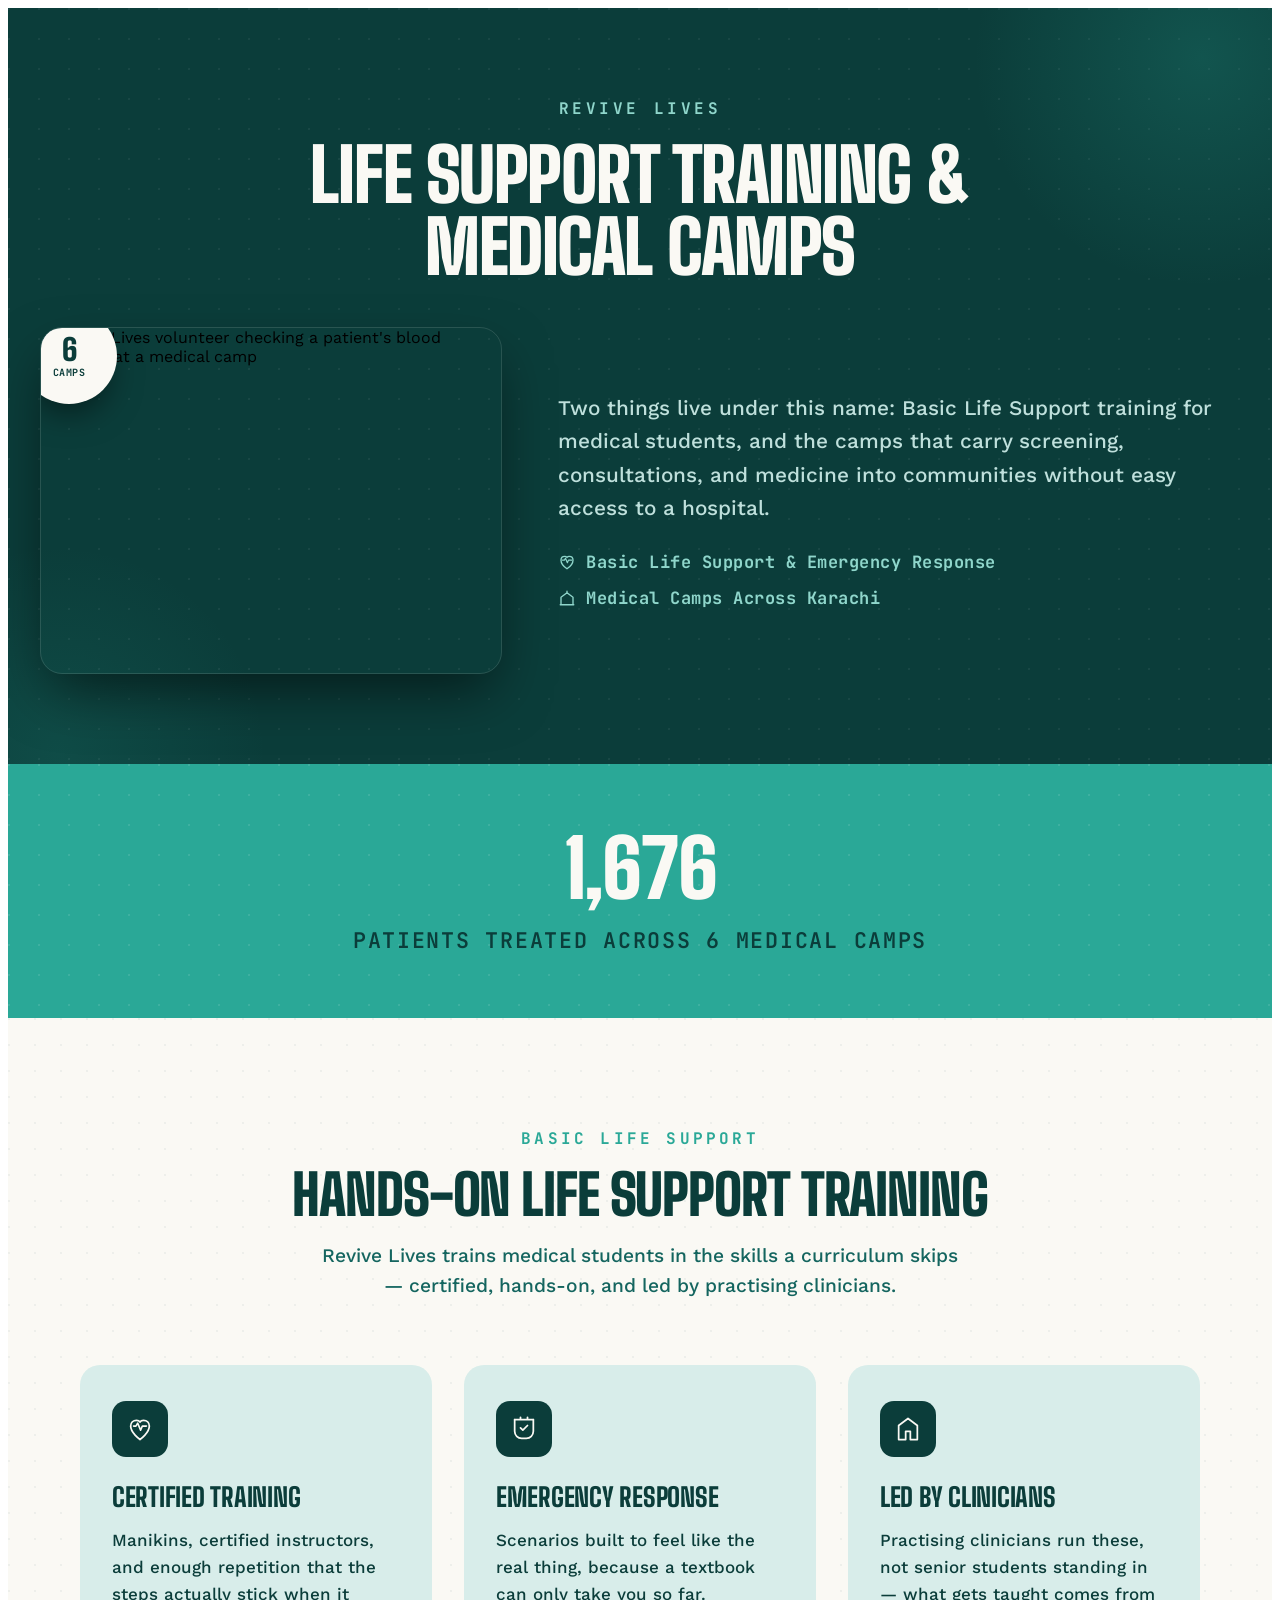
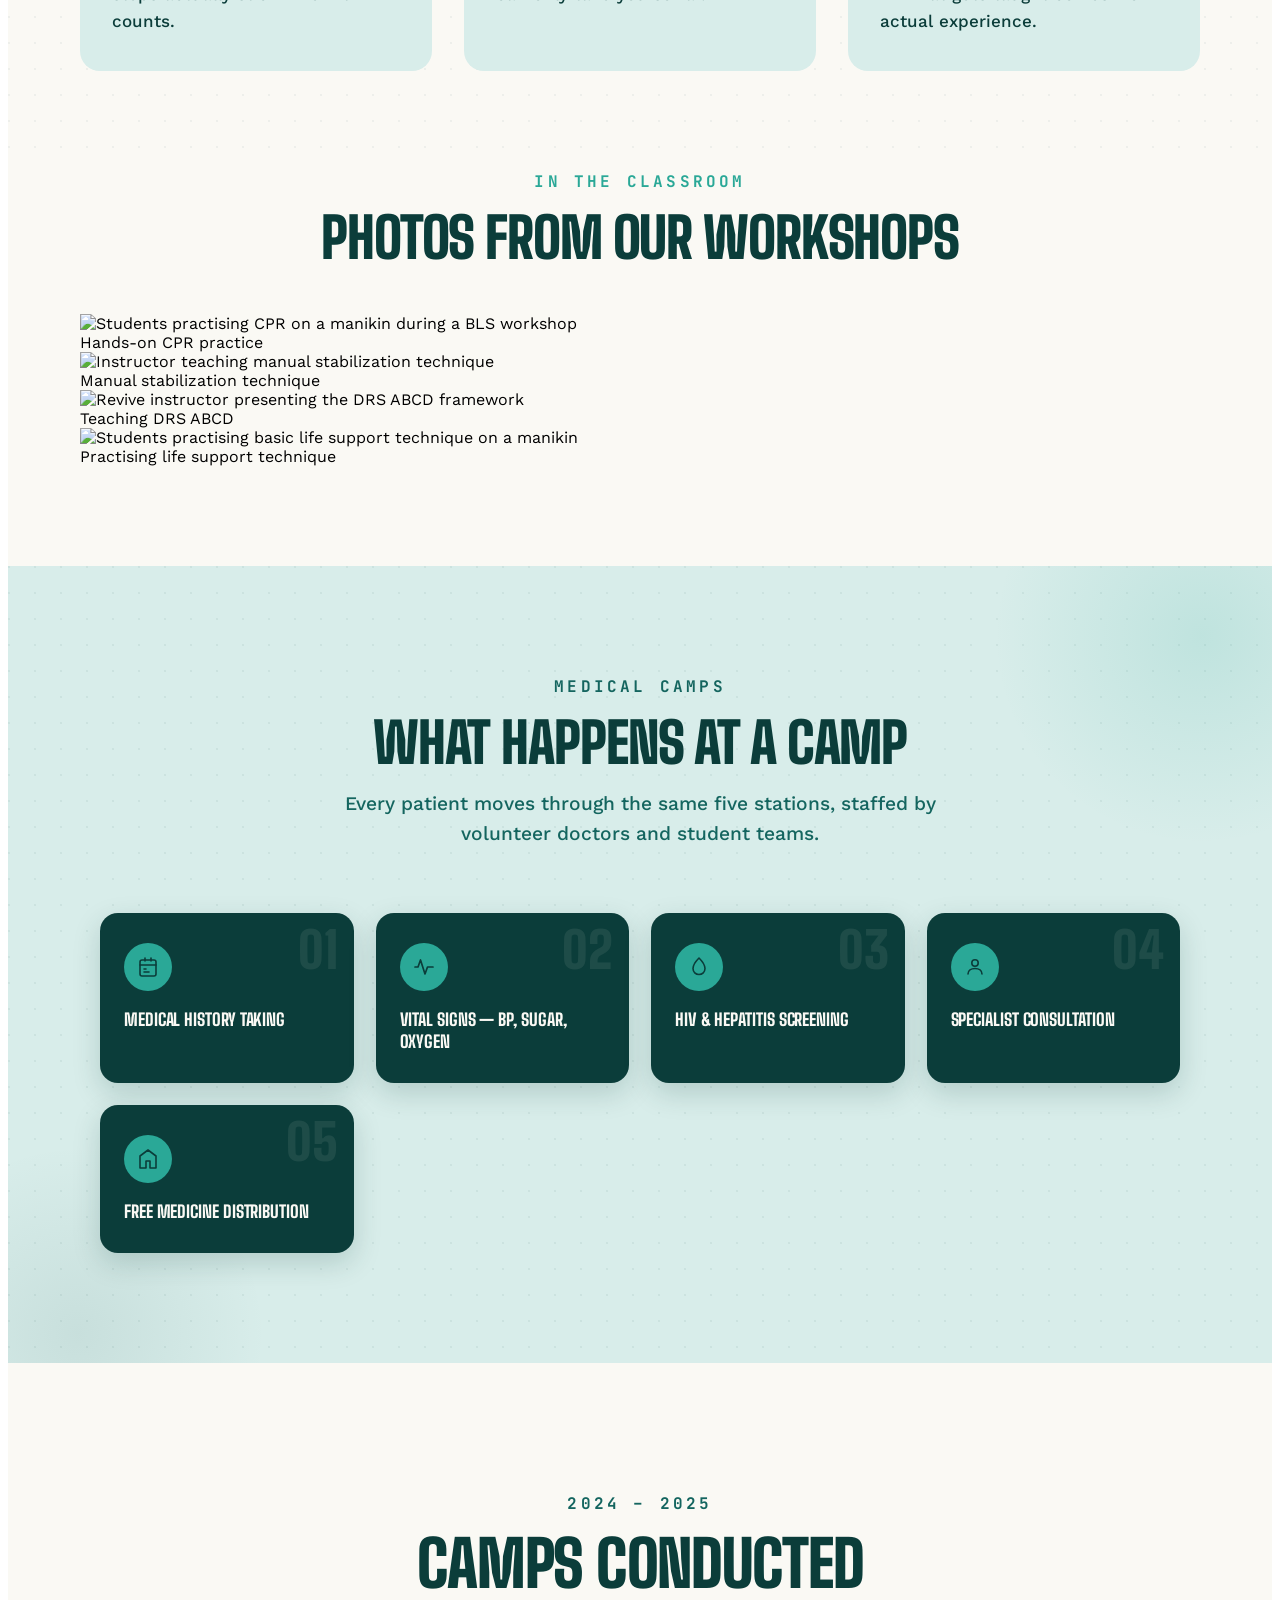
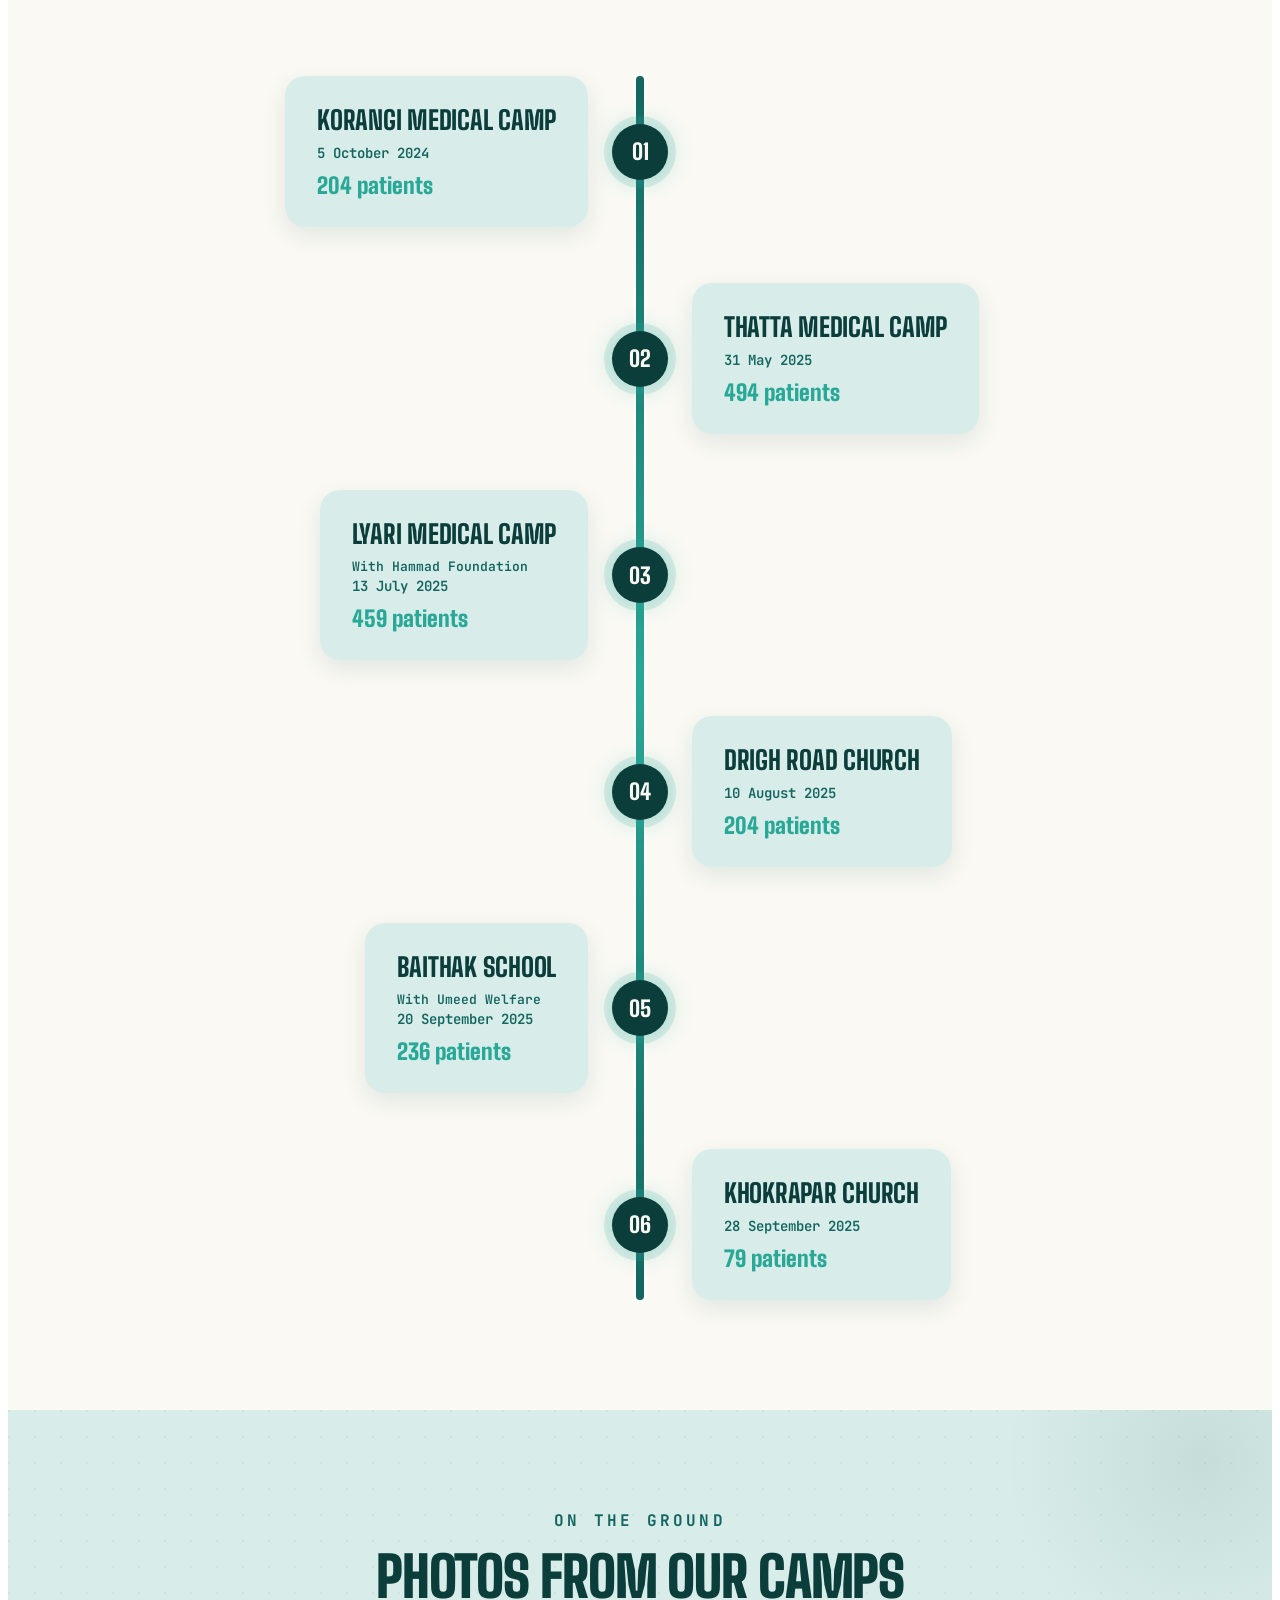
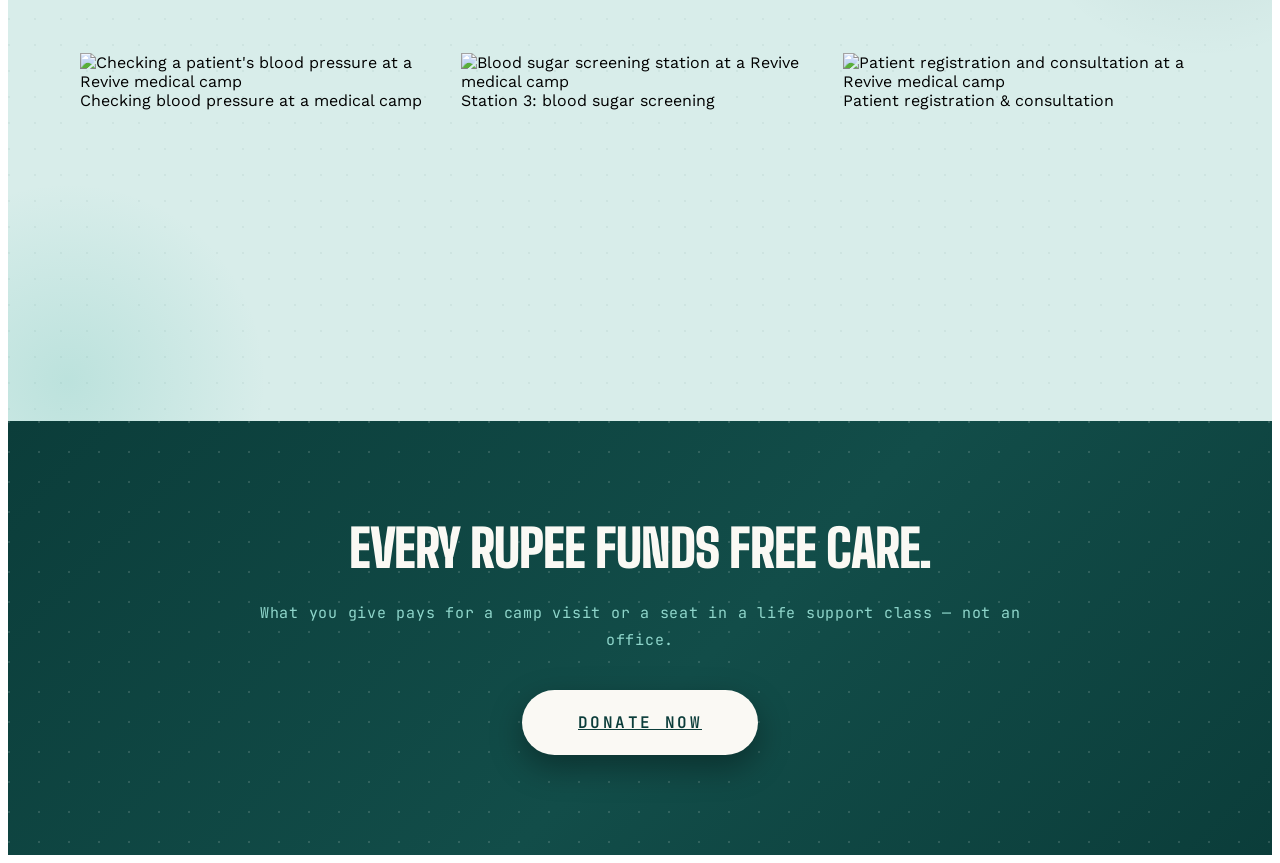
==== Revive website/lives/index.html @ f6b84382 "Add files via upload" ====
<!DOCTYPE html>
<html lang="en">
<head>
<meta charset="UTF-8">
<meta name="viewport" content="width=device-width, initial-scale=1.0">
<title>Revive Lives — Revive Organisation</title>
<meta name="description" content="Revive Lives trains medical students in certified Basic Life Support and runs medical camps that bring free screening, consultation and medicine directly to underserved communities in Karachi.">
<link rel="preconnect" href="https://fonts.googleapis.com">
<link rel="preconnect" href="https://fonts.gstatic.com" crossorigin>
<link href="https://fonts.googleapis.com/css2?family=Big+Shoulders:wght@600;700;800;900&family=Work+Sans:wght@400;500;600;700&family=JetBrains+Mono:wght@400;500;600&display=swap" rel="stylesheet">
<link rel="stylesheet" href="/css/style.css">
</head>
<body>

<div data-include="announcement"></div>
<div data-include="nav"></div>

<div style="width:100%; font-family:'Work Sans',sans-serif; overflow-x:hidden;">

  <!-- HERO -->
  <section class="pg-section" style="width:100%; background:#0B3D3A; padding-top:90px; padding-bottom:90px; box-sizing:border-box; position:relative; overflow:hidden;">
    <div style="position:absolute; inset:0; background-image:radial-gradient(circle at 1px 1px, rgba(250,249,244,0.06) 1.5px, transparent 0); background-size:30px 30px; pointer-events:none;"></div>
    <div style="position:absolute; top:-180px; right:-160px; width:460px; height:460px; border-radius:50%; background:radial-gradient(circle, rgba(42,168,151,0.22) 0%, rgba(42,168,151,0) 70%); pointer-events:none;"></div>
    <div style="position:absolute; bottom:-200px; left:-160px; width:420px; height:420px; border-radius:50%; background:radial-gradient(circle, rgba(42,168,151,0.14) 0%, rgba(42,168,151,0) 70%); pointer-events:none;"></div>

    <div style="max-width:1200px; margin:0 auto; position:relative; z-index:1;">
      <div data-reveal style="font-family:'JetBrains Mono',monospace; font-weight:700; color:#8fd6cb; font-size:16px; letter-spacing:0.22em; text-transform:uppercase; margin-bottom:20px; text-align:center;">Revive Lives</div>
      <h1 data-reveal style="font-family:'Big Shoulders',sans-serif; font-weight:900; color:#FAF9F4; font-size:clamp(2.2rem,6.2vw,4.6rem); line-height:0.98; letter-spacing:-0.02em; text-transform:uppercase; margin:0 auto 44px; max-width:900px; text-align:center;">Life Support Training &amp; Medical Camps</h1>
      <div style="display:flex; align-items:center; gap:56px; flex-wrap:wrap;">
        <div data-reveal style="flex:1; min-width:260px; max-width:460px; aspect-ratio:4/3; border-radius:22px; overflow:hidden; flex-shrink:0; position:relative; box-shadow:0 24px 56px -10px rgba(0,0,0,0.55); border:1px solid rgba(250,249,244,0.12);">
          <img src="/images/lives/lives-1.png" alt="Revive Lives volunteer checking a patient's blood pressure at a medical camp" style="width:100%; height:100%; object-fit:cover; display:block;">
          <div style="position:absolute; top:-20px; left:-20px; width:96px; height:96px; border-radius:50%; background:#FAF9F4; color:#0B3D3A; display:flex; flex-direction:column; align-items:center; justify-content:center; box-shadow:0 16px 32px -8px rgba(0,0,0,0.5); z-index:2; text-align:center;">
            <div style="font-family:'Big Shoulders',sans-serif; font-weight:900; font-size:30px; line-height:1;">6</div>
            <div style="font-family:'JetBrains Mono',monospace; font-weight:700; font-size:10px; letter-spacing:0.05em; text-transform:uppercase; margin-top:2px;">Camps</div>
          </div>
        </div>
        <div data-reveal style="flex:1.1; min-width:260px;">
          <p style="font-family:'Work Sans',sans-serif; font-weight:500; color:#BFE0DC; font-size:clamp(1.1rem,2.6vw,1.3rem); line-height:1.6; margin:0 0 26px;">Two things live under this name: Basic Life Support training for medical students, and the camps that carry screening, consultations, and medicine into communities without easy access to a hospital.</p>
          <div style="display:flex; align-items:center; gap:10px; margin-bottom:14px;">
            <svg viewBox="0 0 24 24" fill="none" style="width:18px; height:18px; flex-shrink:0;"><path d="M12 21C12 21 4 15.5 4 9.5C4 6.5 6.2 4.5 9 4.5C10.5 4.5 11.5 5.2 12 6C12.5 5.2 13.5 4.5 15 4.5C17.8 4.5 20 6.5 20 9.5C20 15.5 12 21 12 21Z" stroke="#8fd6cb" stroke-width="1.8" stroke-linejoin="round"/><path d="M6 9.5H8.5L10 7L12.5 13L14 9.5H18" stroke="#8fd6cb" stroke-width="1.6" stroke-linecap="round" stroke-linejoin="round"/></svg>
            <div style="font-family:'JetBrains Mono',monospace; font-weight:700; color:#8fd6cb; font-size:17px; letter-spacing:0.03em;">Basic Life Support &amp; Emergency Response</div>
          </div>
          <div style="display:flex; align-items:center; gap:10px;">
            <svg viewBox="0 0 24 24" fill="none" style="width:18px; height:18px; flex-shrink:0;"><path d="M3 21H21M4 21V11L12 5L20 11V21M12 5V3" stroke="#8fd6cb" stroke-width="1.8" stroke-linecap="round" stroke-linejoin="round"/></svg>
            <div style="font-family:'JetBrains Mono',monospace; font-weight:700; color:#8fd6cb; font-size:17px; letter-spacing:0.03em;">Medical Camps Across Karachi</div>
          </div>
        </div>
      </div>
    </div>
  </section>

  <!-- TOTAL IMPACT BANNER -->
  <section class="pg-section" style="width:100%; background:#2AA897; padding-top:64px; padding-bottom:64px; box-sizing:border-box; position:relative; overflow:hidden;">
    <div style="position:absolute; inset:0; background-image:radial-gradient(circle at 1px 1px, rgba(250,249,244,0.10) 1.5px, transparent 0); background-size:30px 30px; pointer-events:none;"></div>
    <div style="max-width:1120px; margin:0 auto; text-align:center; position:relative; z-index:1;">
      <div data-countup="1676" style="font-family:'Big Shoulders',sans-serif; font-weight:900; color:#FAF9F4; font-size:clamp(2.6rem,9vw,5rem); line-height:1; letter-spacing:-0.02em;">1,676</div>
      <div style="font-family:'JetBrains Mono',monospace; font-weight:600; color:#0B3D3A; font-size:clamp(1rem,2.6vw,1.35rem); letter-spacing:0.08em; text-transform:uppercase; margin-top:18px;">Patients treated across 6 medical camps</div>
    </div>
  </section>

  <!-- BLS WORKSHOPS -->
  <section class="pg-section" style="width:100%; background:#FAF9F4; padding-top:110px; padding-bottom:100px; box-sizing:border-box; position:relative; overflow:hidden;">
    <div style="position:absolute; inset:0; background-image:radial-gradient(circle at 1px 1px, rgba(11,61,58,0.05) 1.5px, transparent 0); background-size:26px 26px; pointer-events:none;"></div>
    <div style="max-width:1120px; margin:0 auto; position:relative; z-index:1;">
      <div style="text-align:center; margin-bottom:64px;">
        <div style="font-family:'JetBrains Mono',monospace; font-weight:700; color:#2AA897; font-size:16px; letter-spacing:0.2em; text-transform:uppercase; margin-bottom:18px;">Basic Life Support</div>
        <h2 style="font-family:'Big Shoulders',sans-serif; font-weight:900; color:#0B3D3A; font-size:clamp(2.1rem,6.5vw,3.5rem); line-height:1; letter-spacing:-0.02em; text-transform:uppercase; margin:0 0 18px;">Hands-On Life Support Training</h2>
        <p style="font-family:'Work Sans',sans-serif; font-weight:500; color:#14655F; font-size:clamp(1.05rem,2.6vw,1.2rem); line-height:1.55; max-width:640px; margin:0 auto;">Revive Lives trains medical students in the skills a curriculum skips — certified, hands-on, and led by practising clinicians.</p>
      </div>

      <div style="display:grid; grid-template-columns:repeat(auto-fit,minmax(260px,1fr)); gap:32px;">

        <div data-reveal data-reveal-group="lives-bls" style="background:#D8EDEA; border-radius:20px; padding:36px 32px;">
          <div style="width:56px; height:56px; border-radius:14px; background:#0B3D3A; display:flex; align-items:center; justify-content:center; margin-bottom:24px;">
            <svg viewBox="0 0 24 24" fill="none" style="width:28px; height:28px;"><path d="M12 21C12 21 4 15.5 4 9.5C4 6.5 6.2 4.5 9 4.5C10.5 4.5 11.5 5.2 12 6C12.5 5.2 13.5 4.5 15 4.5C17.8 4.5 20 6.5 20 9.5C20 15.5 12 21 12 21Z" stroke="#FAF9F4" stroke-width="1.5" stroke-linejoin="round"/><path d="M6.5 9.5H8.5L10 7L12.5 13L14 9.5H17.5" stroke="#FAF9F4" stroke-width="1.4" stroke-linecap="round" stroke-linejoin="round"/></svg>
          </div>
          <h3 style="font-family:'Big Shoulders',sans-serif; font-weight:800; color:#0B3D3A; font-size:26px; text-transform:uppercase; letter-spacing:-0.01em; margin:0 0 14px;">Certified Training</h3>
          <p style="font-family:'Work Sans',sans-serif; font-weight:500; color:#0B3D3A; font-size:17px; line-height:1.6; margin:0;">Manikins, certified instructors, and enough repetition that the steps actually stick when it counts.</p>
        </div>

        <div data-reveal data-reveal-group="lives-bls" style="background:#D8EDEA; border-radius:20px; padding:36px 32px;">
          <div style="width:56px; height:56px; border-radius:14px; background:#0B3D3A; display:flex; align-items:center; justify-content:center; margin-bottom:24px;">
            <svg viewBox="0 0 24 24" fill="none" style="width:28px; height:28px;"><path d="M4 4V14C4 17.3 6.7 20 10 20H14C17.3 20 20 17.3 20 14V4" stroke="#FAF9F4" stroke-width="1.5" stroke-linecap="round"/><path d="M9 4V2M15 4V2M4 4H20" stroke="#FAF9F4" stroke-width="1.5" stroke-linecap="round"/><path d="M9 11L11 13L15 9" stroke="#FAF9F4" stroke-width="1.5" stroke-linecap="round" stroke-linejoin="round"/></svg>
          </div>
          <h3 style="font-family:'Big Shoulders',sans-serif; font-weight:800; color:#0B3D3A; font-size:26px; text-transform:uppercase; letter-spacing:-0.01em; margin:0 0 14px;">Emergency Response</h3>
          <p style="font-family:'Work Sans',sans-serif; font-weight:500; color:#0B3D3A; font-size:17px; line-height:1.6; margin:0;">Scenarios built to feel like the real thing, because a textbook can only take you so far.</p>
        </div>

        <div data-reveal data-reveal-group="lives-bls" style="background:#D8EDEA; border-radius:20px; padding:36px 32px;">
          <div style="width:56px; height:56px; border-radius:14px; background:#0B3D3A; display:flex; align-items:center; justify-content:center; margin-bottom:24px;">
            <svg viewBox="0 0 24 24" fill="none" style="width:28px; height:28px;"><path d="M4 21V9L12 3L20 9V21H14V14H10V21H4Z" stroke="#FAF9F4" stroke-width="1.5" stroke-linejoin="round"/></svg>
          </div>
          <h3 style="font-family:'Big Shoulders',sans-serif; font-weight:800; color:#0B3D3A; font-size:26px; text-transform:uppercase; letter-spacing:-0.01em; margin:0 0 14px;">Led By Clinicians</h3>
          <p style="font-family:'Work Sans',sans-serif; font-weight:500; color:#0B3D3A; font-size:17px; line-height:1.6; margin:0;">Practising clinicians run these, not senior students standing in — what gets taught comes from actual experience.</p>
        </div>

      </div>
    </div>
  </section>

  <!-- BLS PHOTO GALLERY -->
  <section class="pg-section" style="width:100%; background:#FAF9F4; padding-top:0; padding-bottom:100px; box-sizing:border-box; position:relative; overflow:hidden;">
    <div style="max-width:1120px; margin:0 auto; position:relative; z-index:1;">
      <div style="text-align:center; margin-bottom:48px;">
        <div style="font-family:'JetBrains Mono',monospace; font-weight:700; color:#2AA897; font-size:16px; letter-spacing:0.2em; text-transform:uppercase; margin-bottom:18px;">In The Classroom</div>
        <h2 style="font-family:'Big Shoulders',sans-serif; font-weight:900; color:#0B3D3A; font-size:clamp(2.1rem,6.5vw,3.5rem); line-height:1; letter-spacing:-0.02em; text-transform:uppercase; margin:0;">Photos From Our Workshops</h2>
      </div>

      <div class="ph-gallery-grid">
        <div data-reveal data-reveal-group="lives-bls-gallery" class="ph-gallery-item ph-gallery-item--big">
          <img src="/images/lives/bls-3.jpg" alt="Students practising CPR on a manikin during a BLS workshop" loading="lazy">
          <div class="ph-gallery-caption">Hands-on CPR practice</div>
        </div>
        <div data-reveal data-reveal-group="lives-bls-gallery" class="ph-gallery-item ph-gallery-item--tr1">
          <img src="/images/lives/bls-1.jpg" alt="Instructor teaching manual stabilization technique" loading="lazy">
          <div class="ph-gallery-caption">Manual stabilization technique</div>
        </div>
        <div data-reveal data-reveal-group="lives-bls-gallery" class="ph-gallery-item ph-gallery-item--tr2">
          <img src="/images/lives/bls-2.jpg" alt="Revive instructor presenting the DRS ABCD framework" loading="lazy">
          <div class="ph-gallery-caption">Teaching DRS ABCD</div>
        </div>
        <div data-reveal data-reveal-group="lives-bls-gallery" class="ph-gallery-item ph-gallery-item--wide">
          <img src="/images/lives/bls-4.jpg" alt="Students practising basic life support technique on a manikin" loading="lazy">
          <div class="ph-gallery-caption">Practising life support technique</div>
        </div>
      </div>
    </div>
  </section>

  <!-- WHAT HAPPENS AT A CAMP -->
  <section class="pg-section" style="width:100%; background:#D8EDEA; padding-top:110px; padding-bottom:110px; box-sizing:border-box; position:relative; overflow:hidden;">
    <div style="position:absolute; inset:0; background-image:radial-gradient(circle at 1px 1px, rgba(11,61,58,0.06) 1.5px, transparent 0); background-size:26px 26px; pointer-events:none;"></div>
    <div style="position:absolute; top:-140px; right:-140px; width:420px; height:420px; border-radius:50%; background:radial-gradient(circle, rgba(42,168,151,0.14) 0%, rgba(42,168,151,0) 70%); pointer-events:none;"></div>
    <div style="position:absolute; bottom:-160px; left:-120px; width:380px; height:380px; border-radius:50%; background:radial-gradient(circle, rgba(11,61,58,0.08) 0%, rgba(11,61,58,0) 70%); pointer-events:none;"></div>

    <div style="max-width:1080px; margin:0 auto; position:relative; z-index:1;">
      <div style="text-align:center; margin-bottom:64px;">
        <div style="font-family:'JetBrains Mono',monospace; font-weight:700; color:#14655F; font-size:16px; letter-spacing:0.2em; text-transform:uppercase; margin-bottom:18px;">Medical Camps</div>
        <h2 style="font-family:'Big Shoulders',sans-serif; font-weight:900; color:#0B3D3A; font-size:clamp(2.1rem,6.5vw,3.5rem); line-height:1; letter-spacing:-0.02em; text-transform:uppercase; margin:0 0 18px;">What Happens At A Camp</h2>
        <p style="font-family:'Work Sans',sans-serif; font-weight:500; color:#14655F; font-size:clamp(1.05rem,2.6vw,1.2rem); line-height:1.55; max-width:600px; margin:0 auto;">Every patient moves through the same five stations, staffed by volunteer doctors and student teams.</p>
      </div>

      <div style="display:grid; grid-template-columns:repeat(auto-fit,minmax(210px,1fr)); gap:22px;">

        <div data-reveal data-reveal-group="lives-camp-services" style="background:#0B3D3A; border-radius:18px; padding:30px 24px; position:relative; overflow:hidden; box-shadow:0 10px 28px rgba(11,61,58,0.18);">
          <div style="position:absolute; top:12px; right:16px; font-family:'Big Shoulders',sans-serif; font-weight:900; color:rgba(250,249,244,0.08); font-size:50px; line-height:1;">01</div>
          <div style="width:48px; height:48px; border-radius:50%; background:#2AA897; display:flex; align-items:center; justify-content:center; margin-bottom:18px; position:relative; z-index:1;">
            <svg viewBox="0 0 24 24" fill="none" style="width:24px; height:24px;"><rect x="4" y="5" width="16" height="16" rx="2" stroke="#0B3D3A" stroke-width="1.6"/><path d="M4 10H20M9 3V6M15 3V6M8 14H10M8 17H13" stroke="#0B3D3A" stroke-width="1.6" stroke-linecap="round"/></svg>
          </div>
          <p style="font-family:'Big Shoulders',sans-serif; font-weight:800; color:#FAF9F4; font-size:17px; line-height:1.3; text-transform:uppercase; letter-spacing:-0.005em; margin:0; position:relative; z-index:1;">Medical History Taking</p>
        </div>

        <div data-reveal data-reveal-group="lives-camp-services" style="background:#0B3D3A; border-radius:18px; padding:30px 24px; position:relative; overflow:hidden; box-shadow:0 10px 28px rgba(11,61,58,0.18);">
          <div style="position:absolute; top:12px; right:16px; font-family:'Big Shoulders',sans-serif; font-weight:900; color:rgba(250,249,244,0.08); font-size:50px; line-height:1;">02</div>
          <div style="width:48px; height:48px; border-radius:50%; background:#2AA897; display:flex; align-items:center; justify-content:center; margin-bottom:18px; position:relative; z-index:1;">
            <svg viewBox="0 0 24 24" fill="none" style="width:24px; height:24px;"><path d="M3 12H6L8.5 5L13 19L15.5 12H21" stroke="#0B3D3A" stroke-width="1.7" stroke-linecap="round" stroke-linejoin="round"/></svg>
          </div>
          <p style="font-family:'Big Shoulders',sans-serif; font-weight:800; color:#FAF9F4; font-size:17px; line-height:1.3; text-transform:uppercase; letter-spacing:-0.005em; margin:0; position:relative; z-index:1;">Vital Signs — BP, Sugar, Oxygen</p>
        </div>

        <div data-reveal data-reveal-group="lives-camp-services" style="background:#0B3D3A; border-radius:18px; padding:30px 24px; position:relative; overflow:hidden; box-shadow:0 10px 28px rgba(11,61,58,0.18);">
          <div style="position:absolute; top:12px; right:16px; font-family:'Big Shoulders',sans-serif; font-weight:900; color:rgba(250,249,244,0.08); font-size:50px; line-height:1;">03</div>
          <div style="width:48px; height:48px; border-radius:50%; background:#2AA897; display:flex; align-items:center; justify-content:center; margin-bottom:18px; position:relative; z-index:1;">
            <svg viewBox="0 0 24 24" fill="none" style="width:24px; height:24px;"><path d="M12 3C12 3 6 9 6 13.5C6 17 8.7 19.5 12 19.5C15.3 19.5 18 17 18 13.5C18 9 12 3 12 3Z" stroke="#0B3D3A" stroke-width="1.6" stroke-linejoin="round"/></svg>
          </div>
          <p style="font-family:'Big Shoulders',sans-serif; font-weight:800; color:#FAF9F4; font-size:17px; line-height:1.3; text-transform:uppercase; letter-spacing:-0.005em; margin:0; position:relative; z-index:1;">HIV &amp; Hepatitis Screening</p>
        </div>

        <div data-reveal data-reveal-group="lives-camp-services" style="background:#0B3D3A; border-radius:18px; padding:30px 24px; position:relative; overflow:hidden; box-shadow:0 10px 28px rgba(11,61,58,0.18);">
          <div style="position:absolute; top:12px; right:16px; font-family:'Big Shoulders',sans-serif; font-weight:900; color:rgba(250,249,244,0.08); font-size:50px; line-height:1;">04</div>
          <div style="width:48px; height:48px; border-radius:50%; background:#2AA897; display:flex; align-items:center; justify-content:center; margin-bottom:18px; position:relative; z-index:1;">
            <svg viewBox="0 0 24 24" fill="none" style="width:24px; height:24px;"><circle cx="12" cy="8" r="3.2" stroke="#0B3D3A" stroke-width="1.6"/><path d="M5 19C5 15.5 8 13.5 12 13.5C16 13.5 19 15.5 19 19" stroke="#0B3D3A" stroke-width="1.6" stroke-linecap="round"/></svg>
          </div>
          <p style="font-family:'Big Shoulders',sans-serif; font-weight:800; color:#FAF9F4; font-size:17px; line-height:1.3; text-transform:uppercase; letter-spacing:-0.005em; margin:0; position:relative; z-index:1;">Specialist Consultation</p>
        </div>

        <div data-reveal data-reveal-group="lives-camp-services" style="background:#0B3D3A; border-radius:18px; padding:30px 24px; position:relative; overflow:hidden; box-shadow:0 10px 28px rgba(11,61,58,0.18);">
          <div style="position:absolute; top:12px; right:16px; font-family:'Big Shoulders',sans-serif; font-weight:900; color:rgba(250,249,244,0.08); font-size:50px; line-height:1;">05</div>
          <div style="width:48px; height:48px; border-radius:50%; background:#2AA897; display:flex; align-items:center; justify-content:center; margin-bottom:18px; position:relative; z-index:1;">
            <svg viewBox="0 0 24 24" fill="none" style="width:24px; height:24px;"><path d="M4 21V9L12 3L20 9V21H14V14H10V21H4Z" stroke="#0B3D3A" stroke-width="1.6" stroke-linejoin="round"/></svg>
          </div>
          <p style="font-family:'Big Shoulders',sans-serif; font-weight:800; color:#FAF9F4; font-size:17px; line-height:1.3; text-transform:uppercase; letter-spacing:-0.005em; margin:0; position:relative; z-index:1;">Free Medicine Distribution</p>
        </div>

      </div>
    </div>
  </section>

  <!-- CAMP TIMELINE -->
  <section id="camp-timeline" class="pg-section" style="width:100%; background:#FAF9F4; padding-top:130px; padding-bottom:110px; box-sizing:border-box; position:relative; overflow:hidden;">
    <div style="max-width:1120px; margin:0 auto; position:relative; z-index:1;">
      <div style="text-align:center; margin-bottom:80px;">
        <div style="font-family:'JetBrains Mono',monospace; font-weight:700; color:#14655F; font-size:16px; letter-spacing:0.2em; text-transform:uppercase; margin-bottom:18px;">2024 &ndash; 2025</div>
        <h2 style="font-family:'Big Shoulders',sans-serif; font-weight:900; color:#0B3D3A; font-size:clamp(2.2rem,7.5vw,4rem); line-height:1; letter-spacing:-0.02em; text-transform:uppercase; margin:0;">Camps Conducted</h2>
      </div>

      <div class="vertical-track" style="position:relative;">
        <div style="position:absolute; top:0; left:50%; bottom:0; width:8px; transform:translateX(-50%); z-index:0; border-radius:8px; background:linear-gradient(180deg, #14655F 0%, #2AA897 50%, #14655F 100%); box-shadow:0 0 0 3px rgba(255,255,255,0.5);"></div>

        <div class="vt-row" style="position:relative; display:flex; align-items:center; gap:24px; margin-bottom:56px;">
          <div class="vt-align-right" style="flex:1; text-align:right;">
            <div data-reveal class="vt-card" style="display:inline-block; position:relative; background:#D8EDEA; border-radius:20px; padding:28px 32px; max-width:400px; box-shadow:0 8px 24px rgba(11,61,58,0.10); text-align:left;">
              <h3 style="font-family:'Big Shoulders',sans-serif; font-weight:800; color:#0B3D3A; font-size:26px; text-transform:uppercase; letter-spacing:-0.01em; margin:0 0 8px;">Korangi Medical Camp</h3>
              <div style="font-family:'JetBrains Mono',monospace; font-weight:600; color:#14655F; font-size:14px; margin-bottom:10px;">5 October 2024</div>
              <div style="font-family:'Big Shoulders',sans-serif; font-weight:900; color:#2AA897; font-size:22px;">204 patients</div>
            </div>
          </div>
          <div style="width:56px; height:56px; border-radius:50%; background:#0B3D3A; color:#FAF9F4; display:flex; align-items:center; justify-content:center; font-family:'Big Shoulders',sans-serif; font-weight:800; font-size:22px; flex-shrink:0; z-index:1; box-shadow:0 0 0 8px rgba(42,168,151,0.15), 0 0 24px rgba(42,168,151,0.35);">01</div>
          <div class="vt-spacer" style="flex:1;"></div>
        </div>

        <div class="vt-row" style="position:relative; display:flex; align-items:center; gap:24px; margin-bottom:56px;">
          <div class="vt-spacer" style="flex:1;"></div>
          <div style="width:56px; height:56px; border-radius:50%; background:#0B3D3A; color:#FAF9F4; display:flex; align-items:center; justify-content:center; font-family:'Big Shoulders',sans-serif; font-weight:800; font-size:22px; flex-shrink:0; z-index:1; box-shadow:0 0 0 8px rgba(42,168,151,0.15), 0 0 24px rgba(42,168,151,0.35);">02</div>
          <div style="flex:1;">
            <div data-reveal class="vt-card" style="display:inline-block; position:relative; background:#D8EDEA; border-radius:20px; padding:28px 32px; max-width:400px; box-shadow:0 8px 24px rgba(11,61,58,0.10); text-align:left;">
              <h3 style="font-family:'Big Shoulders',sans-serif; font-weight:800; color:#0B3D3A; font-size:26px; text-transform:uppercase; letter-spacing:-0.01em; margin:0 0 8px;">Thatta Medical Camp</h3>
              <div style="font-family:'JetBrains Mono',monospace; font-weight:600; color:#14655F; font-size:14px; margin-bottom:10px;">31 May 2025</div>
              <div style="font-family:'Big Shoulders',sans-serif; font-weight:900; color:#2AA897; font-size:22px;">494 patients</div>
            </div>
          </div>
        </div>

        <div class="vt-row" style="position:relative; display:flex; align-items:center; gap:24px; margin-bottom:56px;">
          <div class="vt-align-right" style="flex:1; text-align:right;">
            <div data-reveal class="vt-card" style="display:inline-block; position:relative; background:#D8EDEA; border-radius:20px; padding:28px 32px; max-width:400px; box-shadow:0 8px 24px rgba(11,61,58,0.10); text-align:left;">
              <h3 style="font-family:'Big Shoulders',sans-serif; font-weight:800; color:#0B3D3A; font-size:26px; text-transform:uppercase; letter-spacing:-0.01em; margin:0 0 8px;">Lyari Medical Camp</h3>
              <div style="font-family:'JetBrains Mono',monospace; font-weight:600; color:#14655F; font-size:13px; margin-bottom:2px;">With Hammad Foundation</div>
              <div style="font-family:'JetBrains Mono',monospace; font-weight:600; color:#14655F; font-size:14px; margin-bottom:10px;">13 July 2025</div>
              <div style="font-family:'Big Shoulders',sans-serif; font-weight:900; color:#2AA897; font-size:22px;">459 patients</div>
            </div>
          </div>
          <div style="width:56px; height:56px; border-radius:50%; background:#0B3D3A; color:#FAF9F4; display:flex; align-items:center; justify-content:center; font-family:'Big Shoulders',sans-serif; font-weight:800; font-size:22px; flex-shrink:0; z-index:1; box-shadow:0 0 0 8px rgba(42,168,151,0.15), 0 0 24px rgba(42,168,151,0.35);">03</div>
          <div class="vt-spacer" style="flex:1;"></div>
        </div>

        <div class="vt-row" style="position:relative; display:flex; align-items:center; gap:24px; margin-bottom:56px;">
          <div class="vt-spacer" style="flex:1;"></div>
          <div style="width:56px; height:56px; border-radius:50%; background:#0B3D3A; color:#FAF9F4; display:flex; align-items:center; justify-content:center; font-family:'Big Shoulders',sans-serif; font-weight:800; font-size:22px; flex-shrink:0; z-index:1; box-shadow:0 0 0 8px rgba(42,168,151,0.15), 0 0 24px rgba(42,168,151,0.35);">04</div>
          <div style="flex:1;">
            <div data-reveal class="vt-card" style="display:inline-block; position:relative; background:#D8EDEA; border-radius:20px; padding:28px 32px; max-width:400px; box-shadow:0 8px 24px rgba(11,61,58,0.10); text-align:left;">
              <h3 style="font-family:'Big Shoulders',sans-serif; font-weight:800; color:#0B3D3A; font-size:26px; text-transform:uppercase; letter-spacing:-0.01em; margin:0 0 8px;">Drigh Road Church</h3>
              <div style="font-family:'JetBrains Mono',monospace; font-weight:600; color:#14655F; font-size:14px; margin-bottom:10px;">10 August 2025</div>
              <div style="font-family:'Big Shoulders',sans-serif; font-weight:900; color:#2AA897; font-size:22px;">204 patients</div>
            </div>
          </div>
        </div>

        <div class="vt-row" style="position:relative; display:flex; align-items:center; gap:24px; margin-bottom:56px;">
          <div class="vt-align-right" style="flex:1; text-align:right;">
            <div data-reveal class="vt-card" style="display:inline-block; position:relative; background:#D8EDEA; border-radius:20px; padding:28px 32px; max-width:400px; box-shadow:0 8px 24px rgba(11,61,58,0.10); text-align:left;">
              <h3 style="font-family:'Big Shoulders',sans-serif; font-weight:800; color:#0B3D3A; font-size:26px; text-transform:uppercase; letter-spacing:-0.01em; margin:0 0 8px;">Baithak School</h3>
              <div style="font-family:'JetBrains Mono',monospace; font-weight:600; color:#14655F; font-size:13px; margin-bottom:2px;">With Umeed Welfare</div>
              <div style="font-family:'JetBrains Mono',monospace; font-weight:600; color:#14655F; font-size:14px; margin-bottom:10px;">20 September 2025</div>
              <div style="font-family:'Big Shoulders',sans-serif; font-weight:900; color:#2AA897; font-size:22px;">236 patients</div>
            </div>
          </div>
          <div style="width:56px; height:56px; border-radius:50%; background:#0B3D3A; color:#FAF9F4; display:flex; align-items:center; justify-content:center; font-family:'Big Shoulders',sans-serif; font-weight:800; font-size:22px; flex-shrink:0; z-index:1; box-shadow:0 0 0 8px rgba(42,168,151,0.15), 0 0 24px rgba(42,168,151,0.35);">05</div>
          <div class="vt-spacer" style="flex:1;"></div>
        </div>

        <div class="vt-row" style="position:relative; display:flex; align-items:center; gap:24px;">
          <div class="vt-spacer" style="flex:1;"></div>
          <div style="width:56px; height:56px; border-radius:50%; background:#0B3D3A; color:#FAF9F4; display:flex; align-items:center; justify-content:center; font-family:'Big Shoulders',sans-serif; font-weight:800; font-size:22px; flex-shrink:0; z-index:1; box-shadow:0 0 0 8px rgba(42,168,151,0.15), 0 0 24px rgba(42,168,151,0.35);">06</div>
          <div style="flex:1;">
            <div data-reveal class="vt-card" style="display:inline-block; position:relative; background:#D8EDEA; border-radius:20px; padding:28px 32px; max-width:400px; box-shadow:0 8px 24px rgba(11,61,58,0.10); text-align:left;">
              <h3 style="font-family:'Big Shoulders',sans-serif; font-weight:800; color:#0B3D3A; font-size:26px; text-transform:uppercase; letter-spacing:-0.01em; margin:0 0 8px;">Khokrapar Church</h3>
              <div style="font-family:'JetBrains Mono',monospace; font-weight:600; color:#14655F; font-size:14px; margin-bottom:10px;">28 September 2025</div>
              <div style="font-family:'Big Shoulders',sans-serif; font-weight:900; color:#2AA897; font-size:22px;">79 patients</div>
            </div>
          </div>
        </div>
      </div>
    </div>
  </section>

  <!-- PHOTO GALLERY -->
  <section class="pg-section" style="width:100%; background:#D8EDEA; padding-top:100px; padding-bottom:100px; box-sizing:border-box; position:relative; overflow:hidden;">
    <div style="position:absolute; inset:0; background-image:radial-gradient(circle at 1px 1px, rgba(11,61,58,0.05) 1.5px, transparent 0); background-size:26px 26px; pointer-events:none;"></div>
    <div style="position:absolute; top:-150px; right:-130px; width:400px; height:400px; border-radius:50%; background:radial-gradient(circle, rgba(11,61,58,0.09) 0%, rgba(11,61,58,0) 70%); pointer-events:none;"></div>
    <div style="position:absolute; bottom:-160px; left:-140px; width:400px; height:400px; border-radius:50%; background:radial-gradient(circle, rgba(42,168,151,0.16) 0%, rgba(42,168,151,0) 70%); pointer-events:none;"></div>

    <div style="max-width:1120px; margin:0 auto; position:relative; z-index:1;">
      <div style="text-align:center; margin-bottom:48px;">
        <div style="font-family:'JetBrains Mono',monospace; font-weight:700; color:#14655F; font-size:16px; letter-spacing:0.2em; text-transform:uppercase; margin-bottom:18px;">On The Ground</div>
        <h2 style="font-family:'Big Shoulders',sans-serif; font-weight:900; color:#0B3D3A; font-size:clamp(2.1rem,6.5vw,3.5rem); line-height:1; letter-spacing:-0.02em; text-transform:uppercase; margin:0;">Photos From Our Camps</h2>
      </div>

      <div style="display:grid; grid-template-columns:repeat(auto-fit,minmax(280px,1fr)); gap:24px;">
        <div data-reveal data-reveal-group="lives-gallery" class="ph-gallery-item" style="aspect-ratio:4/3;">
          <img src="/images/lives/lives-1.png" alt="Checking a patient's blood pressure at a Revive medical camp" loading="lazy">
          <div class="ph-gallery-caption">Checking blood pressure at a medical camp</div>
        </div>
        <div data-reveal data-reveal-group="lives-gallery" class="ph-gallery-item" style="aspect-ratio:4/3;">
          <img src="/images/lives/lives-2.jpg" alt="Blood sugar screening station at a Revive medical camp" loading="lazy">
          <div class="ph-gallery-caption">Station 3: blood sugar screening</div>
        </div>
        <div data-reveal data-reveal-group="lives-gallery" class="ph-gallery-item" style="aspect-ratio:4/3;">
          <img src="/images/lives/lives-3.jpg" alt="Patient registration and consultation at a Revive medical camp" loading="lazy">
          <div class="ph-gallery-caption">Patient registration &amp; consultation</div>
        </div>
      </div>
    </div>
  </section>

  <!-- DONATE STRIP -->
  <section class="pg-section" style="width:100%; background:linear-gradient(135deg, #0B3D3A 0%, #124d49 55%, #0B3D3A 100%); padding-top:100px; padding-bottom:100px; box-sizing:border-box; position:relative; overflow:hidden;">
    <div style="position:absolute; inset:0; background-image:radial-gradient(circle at 1px 1px, rgba(250,249,244,0.14) 1.5px, transparent 0); background-size:30px 30px; pointer-events:none;"></div>
    <div style="max-width:800px; margin:0 auto; text-align:center; position:relative; z-index:1;">
      <h2 style="font-family:'Big Shoulders',sans-serif; font-weight:900; color:#FAF9F4; font-size:clamp(2rem,6.5vw,3.25rem); line-height:1.05; letter-spacing:-0.02em; text-transform:uppercase; margin:0 0 24px;">Every rupee funds free care.</h2>
      <p style="font-family:'JetBrains Mono',monospace; color:#8fd6cb; font-size:15px; letter-spacing:0.05em; line-height:1.8; margin:0 0 36px;">What you give pays for a camp visit or a seat in a life support class &mdash; not an office.</p>
      <a href="/donate/" style="display:inline-block; background:#FAF9F4; color:#0B3D3A; font-family:'JetBrains Mono',monospace; font-weight:600; font-size:16px; letter-spacing:0.15em; text-transform:uppercase; padding:22px 56px; border-radius:999px; box-shadow:0 12px 32px rgba(0,0,0,0.35);">Donate Now</a>
    </div>
  </section>

</div>

<div data-include="footer"></div>
<script src="/js/current-event.js"></script>
<script src="/js/include.js"></script>
<script src="/js/countup.js"></script>
<script src="/js/scroll-reveal.js"></script>
</body>
</html>
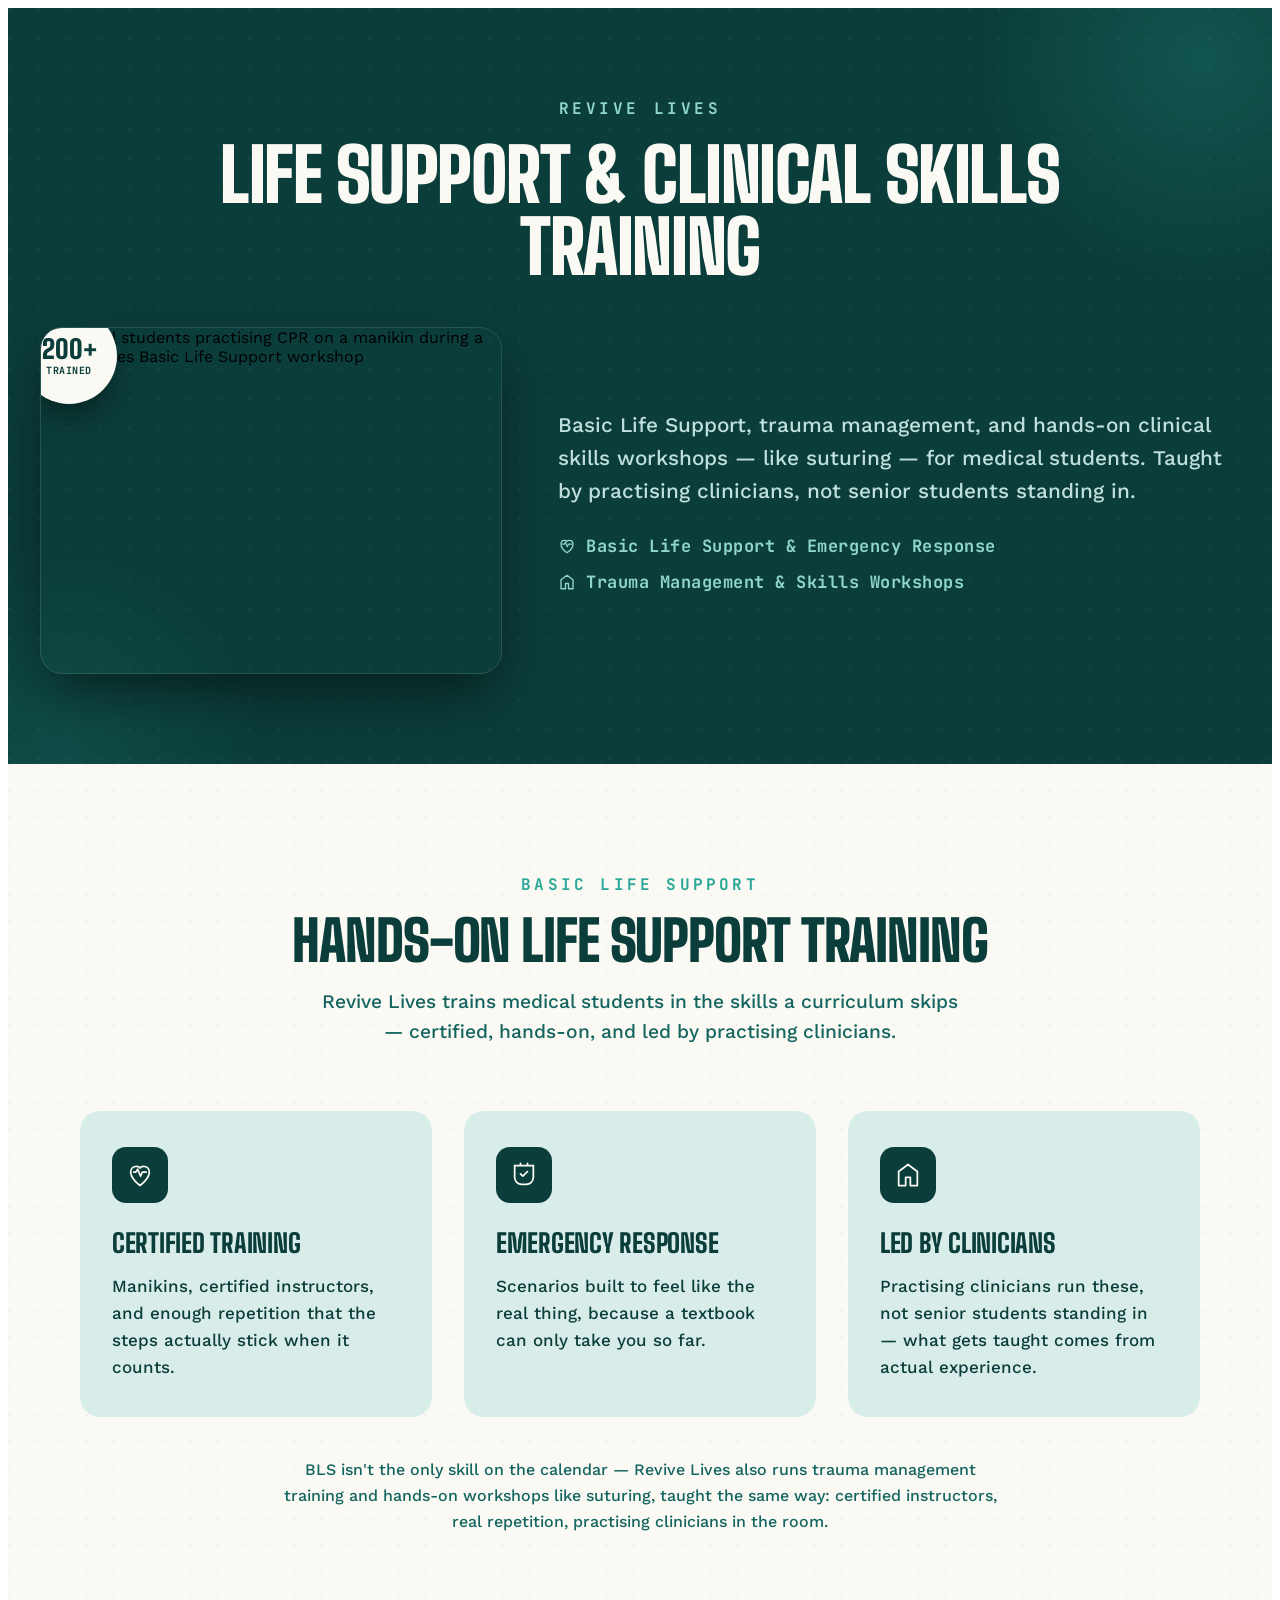
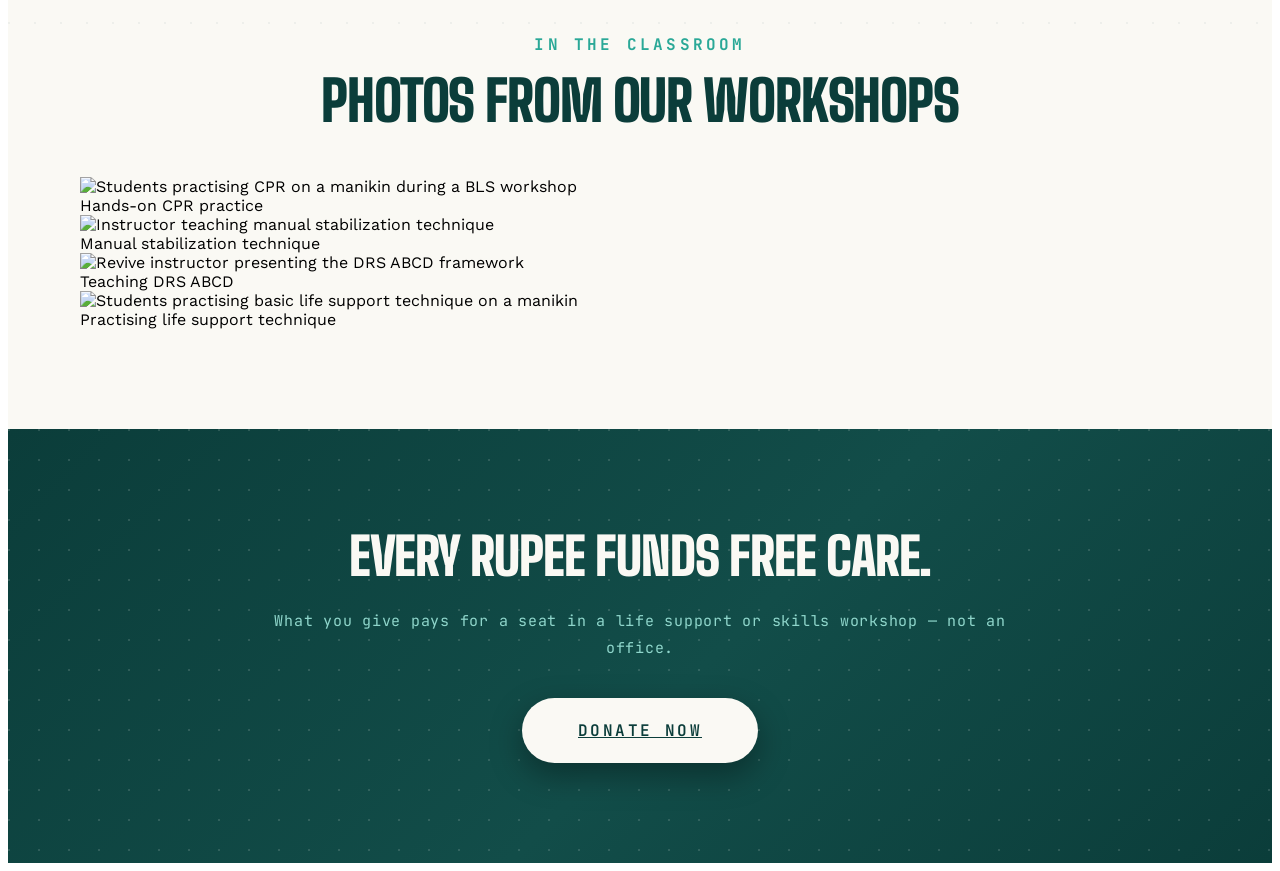
==== commit d721bf65: "Move medical camps content from Lives to Pharmacy; fix mobile timeline rendering Revive Lives was wr" ====
--- a/Revive website/lives/index.html
+++ b/Revive website/lives/index.html
@@ -4,7 +4,7 @@
 <meta charset="UTF-8">
 <meta name="viewport" content="width=device-width, initial-scale=1.0">
 <title>Revive Lives — Revive Organisation</title>
-<meta name="description" content="Revive Lives trains medical students in certified Basic Life Support and runs medical camps that bring free screening, consultation and medicine directly to underserved communities in Karachi.">
+<meta name="description" content="Revive Lives trains medical students in certified Basic Life Support, trauma management, and hands-on clinical skills workshops like suturing — taught by practising clinicians, not senior students standing in.">
 <link rel="preconnect" href="https://fonts.googleapis.com">
 <link rel="preconnect" href="https://fonts.gstatic.com" crossorigin>
 <link href="https://fonts.googleapis.com/css2?family=Big+Shoulders:wght@600;700;800;900&family=Work+Sans:wght@400;500;600;700&family=JetBrains+Mono:wght@400;500;600&display=swap" rel="stylesheet">
@@ -25,36 +25,27 @@
 
     <div style="max-width:1200px; margin:0 auto; position:relative; z-index:1;">
       <div data-reveal style="font-family:'JetBrains Mono',monospace; font-weight:700; color:#8fd6cb; font-size:16px; letter-spacing:0.22em; text-transform:uppercase; margin-bottom:20px; text-align:center;">Revive Lives</div>
-      <h1 data-reveal style="font-family:'Big Shoulders',sans-serif; font-weight:900; color:#FAF9F4; font-size:clamp(2.2rem,6.2vw,4.6rem); line-height:0.98; letter-spacing:-0.02em; text-transform:uppercase; margin:0 auto 44px; max-width:900px; text-align:center;">Life Support Training &amp; Medical Camps</h1>
+      <h1 data-reveal style="font-family:'Big Shoulders',sans-serif; font-weight:900; color:#FAF9F4; font-size:clamp(2.2rem,6.2vw,4.6rem); line-height:0.98; letter-spacing:-0.02em; text-transform:uppercase; margin:0 auto 44px; max-width:900px; text-align:center;">Life Support &amp; Clinical Skills Training</h1>
       <div style="display:flex; align-items:center; gap:56px; flex-wrap:wrap;">
         <div data-reveal style="flex:1; min-width:260px; max-width:460px; aspect-ratio:4/3; border-radius:22px; overflow:hidden; flex-shrink:0; position:relative; box-shadow:0 24px 56px -10px rgba(0,0,0,0.55); border:1px solid rgba(250,249,244,0.12);">
-          <img src="/images/lives/lives-1.png" alt="Revive Lives volunteer checking a patient's blood pressure at a medical camp" style="width:100%; height:100%; object-fit:cover; display:block;">
+          <img src="/images/lives/bls-3.jpg" alt="Medical students practising CPR on a manikin during a Revive Lives Basic Life Support workshop" style="width:100%; height:100%; object-fit:cover; display:block;">
           <div style="position:absolute; top:-20px; left:-20px; width:96px; height:96px; border-radius:50%; background:#FAF9F4; color:#0B3D3A; display:flex; flex-direction:column; align-items:center; justify-content:center; box-shadow:0 16px 32px -8px rgba(0,0,0,0.5); z-index:2; text-align:center;">
-            <div style="font-family:'Big Shoulders',sans-serif; font-weight:900; font-size:30px; line-height:1;">6</div>
-            <div style="font-family:'JetBrains Mono',monospace; font-weight:700; font-size:10px; letter-spacing:0.05em; text-transform:uppercase; margin-top:2px;">Camps</div>
+            <div style="font-family:'Big Shoulders',sans-serif; font-weight:900; font-size:26px; line-height:1;">200+</div>
+            <div style="font-family:'JetBrains Mono',monospace; font-weight:700; font-size:10px; letter-spacing:0.05em; text-transform:uppercase; margin-top:2px;">Trained</div>
           </div>
         </div>
         <div data-reveal style="flex:1.1; min-width:260px;">
-          <p style="font-family:'Work Sans',sans-serif; font-weight:500; color:#BFE0DC; font-size:clamp(1.1rem,2.6vw,1.3rem); line-height:1.6; margin:0 0 26px;">Two things live under this name: Basic Life Support training for medical students, and the camps that carry screening, consultations, and medicine into communities without easy access to a hospital.</p>
+          <p style="font-family:'Work Sans',sans-serif; font-weight:500; color:#BFE0DC; font-size:clamp(1.1rem,2.6vw,1.3rem); line-height:1.6; margin:0 0 26px;">Basic Life Support, trauma management, and hands-on clinical skills workshops — like suturing — for medical students. Taught by practising clinicians, not senior students standing in.</p>
           <div style="display:flex; align-items:center; gap:10px; margin-bottom:14px;">
             <svg viewBox="0 0 24 24" fill="none" style="width:18px; height:18px; flex-shrink:0;"><path d="M12 21C12 21 4 15.5 4 9.5C4 6.5 6.2 4.5 9 4.5C10.5 4.5 11.5 5.2 12 6C12.5 5.2 13.5 4.5 15 4.5C17.8 4.5 20 6.5 20 9.5C20 15.5 12 21 12 21Z" stroke="#8fd6cb" stroke-width="1.8" stroke-linejoin="round"/><path d="M6 9.5H8.5L10 7L12.5 13L14 9.5H18" stroke="#8fd6cb" stroke-width="1.6" stroke-linecap="round" stroke-linejoin="round"/></svg>
             <div style="font-family:'JetBrains Mono',monospace; font-weight:700; color:#8fd6cb; font-size:17px; letter-spacing:0.03em;">Basic Life Support &amp; Emergency Response</div>
           </div>
           <div style="display:flex; align-items:center; gap:10px;">
-            <svg viewBox="0 0 24 24" fill="none" style="width:18px; height:18px; flex-shrink:0;"><path d="M3 21H21M4 21V11L12 5L20 11V21M12 5V3" stroke="#8fd6cb" stroke-width="1.8" stroke-linecap="round" stroke-linejoin="round"/></svg>
-            <div style="font-family:'JetBrains Mono',monospace; font-weight:700; color:#8fd6cb; font-size:17px; letter-spacing:0.03em;">Medical Camps Across Karachi</div>
+            <svg viewBox="0 0 24 24" fill="none" style="width:18px; height:18px; flex-shrink:0;"><path d="M4 21V9L12 3L20 9V21H14V14H10V21H4Z" stroke="#8fd6cb" stroke-width="1.8" stroke-linejoin="round"/></svg>
+            <div style="font-family:'JetBrains Mono',monospace; font-weight:700; color:#8fd6cb; font-size:17px; letter-spacing:0.03em;">Trauma Management &amp; Skills Workshops</div>
           </div>
         </div>
       </div>
-    </div>
-  </section>
-
-  <!-- TOTAL IMPACT BANNER -->
-  <section class="pg-section" style="width:100%; background:#2AA897; padding-top:64px; padding-bottom:64px; box-sizing:border-box; position:relative; overflow:hidden;">
-    <div style="position:absolute; inset:0; background-image:radial-gradient(circle at 1px 1px, rgba(250,249,244,0.10) 1.5px, transparent 0); background-size:30px 30px; pointer-events:none;"></div>
-    <div style="max-width:1120px; margin:0 auto; text-align:center; position:relative; z-index:1;">
-      <div data-countup="1676" style="font-family:'Big Shoulders',sans-serif; font-weight:900; color:#FAF9F4; font-size:clamp(2.6rem,9vw,5rem); line-height:1; letter-spacing:-0.02em;">1,676</div>
-      <div style="font-family:'JetBrains Mono',monospace; font-weight:600; color:#0B3D3A; font-size:clamp(1rem,2.6vw,1.35rem); letter-spacing:0.08em; text-transform:uppercase; margin-top:18px;">Patients treated across 6 medical camps</div>
     </div>
   </section>
 
@@ -95,6 +86,8 @@
         </div>
 
       </div>
+
+      <p data-reveal style="font-family:'Work Sans',sans-serif; font-weight:500; color:#14655F; font-size:16px; line-height:1.6; max-width:720px; margin:40px auto 0; text-align:center;">BLS isn't the only skill on the calendar &mdash; Revive Lives also runs trauma management training and hands-on workshops like suturing, taught the same way: certified instructors, real repetition, practising clinicians in the room.</p>
     </div>
   </section>
 
@@ -127,188 +120,12 @@
     </div>
   </section>
 
-  <!-- WHAT HAPPENS AT A CAMP -->
-  <section class="pg-section" style="width:100%; background:#D8EDEA; padding-top:110px; padding-bottom:110px; box-sizing:border-box; position:relative; overflow:hidden;">
-    <div style="position:absolute; inset:0; background-image:radial-gradient(circle at 1px 1px, rgba(11,61,58,0.06) 1.5px, transparent 0); background-size:26px 26px; pointer-events:none;"></div>
-    <div style="position:absolute; top:-140px; right:-140px; width:420px; height:420px; border-radius:50%; background:radial-gradient(circle, rgba(42,168,151,0.14) 0%, rgba(42,168,151,0) 70%); pointer-events:none;"></div>
-    <div style="position:absolute; bottom:-160px; left:-120px; width:380px; height:380px; border-radius:50%; background:radial-gradient(circle, rgba(11,61,58,0.08) 0%, rgba(11,61,58,0) 70%); pointer-events:none;"></div>
-
-    <div style="max-width:1080px; margin:0 auto; position:relative; z-index:1;">
-      <div style="text-align:center; margin-bottom:64px;">
-        <div style="font-family:'JetBrains Mono',monospace; font-weight:700; color:#14655F; font-size:16px; letter-spacing:0.2em; text-transform:uppercase; margin-bottom:18px;">Medical Camps</div>
-        <h2 style="font-family:'Big Shoulders',sans-serif; font-weight:900; color:#0B3D3A; font-size:clamp(2.1rem,6.5vw,3.5rem); line-height:1; letter-spacing:-0.02em; text-transform:uppercase; margin:0 0 18px;">What Happens At A Camp</h2>
-        <p style="font-family:'Work Sans',sans-serif; font-weight:500; color:#14655F; font-size:clamp(1.05rem,2.6vw,1.2rem); line-height:1.55; max-width:600px; margin:0 auto;">Every patient moves through the same five stations, staffed by volunteer doctors and student teams.</p>
-      </div>
-
-      <div style="display:grid; grid-template-columns:repeat(auto-fit,minmax(210px,1fr)); gap:22px;">
-
-        <div data-reveal data-reveal-group="lives-camp-services" style="background:#0B3D3A; border-radius:18px; padding:30px 24px; position:relative; overflow:hidden; box-shadow:0 10px 28px rgba(11,61,58,0.18);">
-          <div style="position:absolute; top:12px; right:16px; font-family:'Big Shoulders',sans-serif; font-weight:900; color:rgba(250,249,244,0.08); font-size:50px; line-height:1;">01</div>
-          <div style="width:48px; height:48px; border-radius:50%; background:#2AA897; display:flex; align-items:center; justify-content:center; margin-bottom:18px; position:relative; z-index:1;">
-            <svg viewBox="0 0 24 24" fill="none" style="width:24px; height:24px;"><rect x="4" y="5" width="16" height="16" rx="2" stroke="#0B3D3A" stroke-width="1.6"/><path d="M4 10H20M9 3V6M15 3V6M8 14H10M8 17H13" stroke="#0B3D3A" stroke-width="1.6" stroke-linecap="round"/></svg>
-          </div>
-          <p style="font-family:'Big Shoulders',sans-serif; font-weight:800; color:#FAF9F4; font-size:17px; line-height:1.3; text-transform:uppercase; letter-spacing:-0.005em; margin:0; position:relative; z-index:1;">Medical History Taking</p>
-        </div>
-
-        <div data-reveal data-reveal-group="lives-camp-services" style="background:#0B3D3A; border-radius:18px; padding:30px 24px; position:relative; overflow:hidden; box-shadow:0 10px 28px rgba(11,61,58,0.18);">
-          <div style="position:absolute; top:12px; right:16px; font-family:'Big Shoulders',sans-serif; font-weight:900; color:rgba(250,249,244,0.08); font-size:50px; line-height:1;">02</div>
-          <div style="width:48px; height:48px; border-radius:50%; background:#2AA897; display:flex; align-items:center; justify-content:center; margin-bottom:18px; position:relative; z-index:1;">
-            <svg viewBox="0 0 24 24" fill="none" style="width:24px; height:24px;"><path d="M3 12H6L8.5 5L13 19L15.5 12H21" stroke="#0B3D3A" stroke-width="1.7" stroke-linecap="round" stroke-linejoin="round"/></svg>
-          </div>
-          <p style="font-family:'Big Shoulders',sans-serif; font-weight:800; color:#FAF9F4; font-size:17px; line-height:1.3; text-transform:uppercase; letter-spacing:-0.005em; margin:0; position:relative; z-index:1;">Vital Signs — BP, Sugar, Oxygen</p>
-        </div>
-
-        <div data-reveal data-reveal-group="lives-camp-services" style="background:#0B3D3A; border-radius:18px; padding:30px 24px; position:relative; overflow:hidden; box-shadow:0 10px 28px rgba(11,61,58,0.18);">
-          <div style="position:absolute; top:12px; right:16px; font-family:'Big Shoulders',sans-serif; font-weight:900; color:rgba(250,249,244,0.08); font-size:50px; line-height:1;">03</div>
-          <div style="width:48px; height:48px; border-radius:50%; background:#2AA897; display:flex; align-items:center; justify-content:center; margin-bottom:18px; position:relative; z-index:1;">
-            <svg viewBox="0 0 24 24" fill="none" style="width:24px; height:24px;"><path d="M12 3C12 3 6 9 6 13.5C6 17 8.7 19.5 12 19.5C15.3 19.5 18 17 18 13.5C18 9 12 3 12 3Z" stroke="#0B3D3A" stroke-width="1.6" stroke-linejoin="round"/></svg>
-          </div>
-          <p style="font-family:'Big Shoulders',sans-serif; font-weight:800; color:#FAF9F4; font-size:17px; line-height:1.3; text-transform:uppercase; letter-spacing:-0.005em; margin:0; position:relative; z-index:1;">HIV &amp; Hepatitis Screening</p>
-        </div>
-
-        <div data-reveal data-reveal-group="lives-camp-services" style="background:#0B3D3A; border-radius:18px; padding:30px 24px; position:relative; overflow:hidden; box-shadow:0 10px 28px rgba(11,61,58,0.18);">
-          <div style="position:absolute; top:12px; right:16px; font-family:'Big Shoulders',sans-serif; font-weight:900; color:rgba(250,249,244,0.08); font-size:50px; line-height:1;">04</div>
-          <div style="width:48px; height:48px; border-radius:50%; background:#2AA897; display:flex; align-items:center; justify-content:center; margin-bottom:18px; position:relative; z-index:1;">
-            <svg viewBox="0 0 24 24" fill="none" style="width:24px; height:24px;"><circle cx="12" cy="8" r="3.2" stroke="#0B3D3A" stroke-width="1.6"/><path d="M5 19C5 15.5 8 13.5 12 13.5C16 13.5 19 15.5 19 19" stroke="#0B3D3A" stroke-width="1.6" stroke-linecap="round"/></svg>
-          </div>
-          <p style="font-family:'Big Shoulders',sans-serif; font-weight:800; color:#FAF9F4; font-size:17px; line-height:1.3; text-transform:uppercase; letter-spacing:-0.005em; margin:0; position:relative; z-index:1;">Specialist Consultation</p>
-        </div>
-
-        <div data-reveal data-reveal-group="lives-camp-services" style="background:#0B3D3A; border-radius:18px; padding:30px 24px; position:relative; overflow:hidden; box-shadow:0 10px 28px rgba(11,61,58,0.18);">
-          <div style="position:absolute; top:12px; right:16px; font-family:'Big Shoulders',sans-serif; font-weight:900; color:rgba(250,249,244,0.08); font-size:50px; line-height:1;">05</div>
-          <div style="width:48px; height:48px; border-radius:50%; background:#2AA897; display:flex; align-items:center; justify-content:center; margin-bottom:18px; position:relative; z-index:1;">
-            <svg viewBox="0 0 24 24" fill="none" style="width:24px; height:24px;"><path d="M4 21V9L12 3L20 9V21H14V14H10V21H4Z" stroke="#0B3D3A" stroke-width="1.6" stroke-linejoin="round"/></svg>
-          </div>
-          <p style="font-family:'Big Shoulders',sans-serif; font-weight:800; color:#FAF9F4; font-size:17px; line-height:1.3; text-transform:uppercase; letter-spacing:-0.005em; margin:0; position:relative; z-index:1;">Free Medicine Distribution</p>
-        </div>
-
-      </div>
-    </div>
-  </section>
-
-  <!-- CAMP TIMELINE -->
-  <section id="camp-timeline" class="pg-section" style="width:100%; background:#FAF9F4; padding-top:130px; padding-bottom:110px; box-sizing:border-box; position:relative; overflow:hidden;">
-    <div style="max-width:1120px; margin:0 auto; position:relative; z-index:1;">
-      <div style="text-align:center; margin-bottom:80px;">
-        <div style="font-family:'JetBrains Mono',monospace; font-weight:700; color:#14655F; font-size:16px; letter-spacing:0.2em; text-transform:uppercase; margin-bottom:18px;">2024 &ndash; 2025</div>
-        <h2 style="font-family:'Big Shoulders',sans-serif; font-weight:900; color:#0B3D3A; font-size:clamp(2.2rem,7.5vw,4rem); line-height:1; letter-spacing:-0.02em; text-transform:uppercase; margin:0;">Camps Conducted</h2>
-      </div>
-
-      <div class="vertical-track" style="position:relative;">
-        <div style="position:absolute; top:0; left:50%; bottom:0; width:8px; transform:translateX(-50%); z-index:0; border-radius:8px; background:linear-gradient(180deg, #14655F 0%, #2AA897 50%, #14655F 100%); box-shadow:0 0 0 3px rgba(255,255,255,0.5);"></div>
-
-        <div class="vt-row" style="position:relative; display:flex; align-items:center; gap:24px; margin-bottom:56px;">
-          <div class="vt-align-right" style="flex:1; text-align:right;">
-            <div data-reveal class="vt-card" style="display:inline-block; position:relative; background:#D8EDEA; border-radius:20px; padding:28px 32px; max-width:400px; box-shadow:0 8px 24px rgba(11,61,58,0.10); text-align:left;">
-              <h3 style="font-family:'Big Shoulders',sans-serif; font-weight:800; color:#0B3D3A; font-size:26px; text-transform:uppercase; letter-spacing:-0.01em; margin:0 0 8px;">Korangi Medical Camp</h3>
-              <div style="font-family:'JetBrains Mono',monospace; font-weight:600; color:#14655F; font-size:14px; margin-bottom:10px;">5 October 2024</div>
-              <div style="font-family:'Big Shoulders',sans-serif; font-weight:900; color:#2AA897; font-size:22px;">204 patients</div>
-            </div>
-          </div>
-          <div style="width:56px; height:56px; border-radius:50%; background:#0B3D3A; color:#FAF9F4; display:flex; align-items:center; justify-content:center; font-family:'Big Shoulders',sans-serif; font-weight:800; font-size:22px; flex-shrink:0; z-index:1; box-shadow:0 0 0 8px rgba(42,168,151,0.15), 0 0 24px rgba(42,168,151,0.35);">01</div>
-          <div class="vt-spacer" style="flex:1;"></div>
-        </div>
-
-        <div class="vt-row" style="position:relative; display:flex; align-items:center; gap:24px; margin-bottom:56px;">
-          <div class="vt-spacer" style="flex:1;"></div>
-          <div style="width:56px; height:56px; border-radius:50%; background:#0B3D3A; color:#FAF9F4; display:flex; align-items:center; justify-content:center; font-family:'Big Shoulders',sans-serif; font-weight:800; font-size:22px; flex-shrink:0; z-index:1; box-shadow:0 0 0 8px rgba(42,168,151,0.15), 0 0 24px rgba(42,168,151,0.35);">02</div>
-          <div style="flex:1;">
-            <div data-reveal class="vt-card" style="display:inline-block; position:relative; background:#D8EDEA; border-radius:20px; padding:28px 32px; max-width:400px; box-shadow:0 8px 24px rgba(11,61,58,0.10); text-align:left;">
-              <h3 style="font-family:'Big Shoulders',sans-serif; font-weight:800; color:#0B3D3A; font-size:26px; text-transform:uppercase; letter-spacing:-0.01em; margin:0 0 8px;">Thatta Medical Camp</h3>
-              <div style="font-family:'JetBrains Mono',monospace; font-weight:600; color:#14655F; font-size:14px; margin-bottom:10px;">31 May 2025</div>
-              <div style="font-family:'Big Shoulders',sans-serif; font-weight:900; color:#2AA897; font-size:22px;">494 patients</div>
-            </div>
-          </div>
-        </div>
-
-        <div class="vt-row" style="position:relative; display:flex; align-items:center; gap:24px; margin-bottom:56px;">
-          <div class="vt-align-right" style="flex:1; text-align:right;">
-            <div data-reveal class="vt-card" style="display:inline-block; position:relative; background:#D8EDEA; border-radius:20px; padding:28px 32px; max-width:400px; box-shadow:0 8px 24px rgba(11,61,58,0.10); text-align:left;">
-              <h3 style="font-family:'Big Shoulders',sans-serif; font-weight:800; color:#0B3D3A; font-size:26px; text-transform:uppercase; letter-spacing:-0.01em; margin:0 0 8px;">Lyari Medical Camp</h3>
-              <div style="font-family:'JetBrains Mono',monospace; font-weight:600; color:#14655F; font-size:13px; margin-bottom:2px;">With Hammad Foundation</div>
-              <div style="font-family:'JetBrains Mono',monospace; font-weight:600; color:#14655F; font-size:14px; margin-bottom:10px;">13 July 2025</div>
-              <div style="font-family:'Big Shoulders',sans-serif; font-weight:900; color:#2AA897; font-size:22px;">459 patients</div>
-            </div>
-          </div>
-          <div style="width:56px; height:56px; border-radius:50%; background:#0B3D3A; color:#FAF9F4; display:flex; align-items:center; justify-content:center; font-family:'Big Shoulders',sans-serif; font-weight:800; font-size:22px; flex-shrink:0; z-index:1; box-shadow:0 0 0 8px rgba(42,168,151,0.15), 0 0 24px rgba(42,168,151,0.35);">03</div>
-          <div class="vt-spacer" style="flex:1;"></div>
-        </div>
-
-        <div class="vt-row" style="position:relative; display:flex; align-items:center; gap:24px; margin-bottom:56px;">
-          <div class="vt-spacer" style="flex:1;"></div>
-          <div style="width:56px; height:56px; border-radius:50%; background:#0B3D3A; color:#FAF9F4; display:flex; align-items:center; justify-content:center; font-family:'Big Shoulders',sans-serif; font-weight:800; font-size:22px; flex-shrink:0; z-index:1; box-shadow:0 0 0 8px rgba(42,168,151,0.15), 0 0 24px rgba(42,168,151,0.35);">04</div>
-          <div style="flex:1;">
-            <div data-reveal class="vt-card" style="display:inline-block; position:relative; background:#D8EDEA; border-radius:20px; padding:28px 32px; max-width:400px; box-shadow:0 8px 24px rgba(11,61,58,0.10); text-align:left;">
-              <h3 style="font-family:'Big Shoulders',sans-serif; font-weight:800; color:#0B3D3A; font-size:26px; text-transform:uppercase; letter-spacing:-0.01em; margin:0 0 8px;">Drigh Road Church</h3>
-              <div style="font-family:'JetBrains Mono',monospace; font-weight:600; color:#14655F; font-size:14px; margin-bottom:10px;">10 August 2025</div>
-              <div style="font-family:'Big Shoulders',sans-serif; font-weight:900; color:#2AA897; font-size:22px;">204 patients</div>
-            </div>
-          </div>
-        </div>
-
-        <div class="vt-row" style="position:relative; display:flex; align-items:center; gap:24px; margin-bottom:56px;">
-          <div class="vt-align-right" style="flex:1; text-align:right;">
-            <div data-reveal class="vt-card" style="display:inline-block; position:relative; background:#D8EDEA; border-radius:20px; padding:28px 32px; max-width:400px; box-shadow:0 8px 24px rgba(11,61,58,0.10); text-align:left;">
-              <h3 style="font-family:'Big Shoulders',sans-serif; font-weight:800; color:#0B3D3A; font-size:26px; text-transform:uppercase; letter-spacing:-0.01em; margin:0 0 8px;">Baithak School</h3>
-              <div style="font-family:'JetBrains Mono',monospace; font-weight:600; color:#14655F; font-size:13px; margin-bottom:2px;">With Umeed Welfare</div>
-              <div style="font-family:'JetBrains Mono',monospace; font-weight:600; color:#14655F; font-size:14px; margin-bottom:10px;">20 September 2025</div>
-              <div style="font-family:'Big Shoulders',sans-serif; font-weight:900; color:#2AA897; font-size:22px;">236 patients</div>
-            </div>
-          </div>
-          <div style="width:56px; height:56px; border-radius:50%; background:#0B3D3A; color:#FAF9F4; display:flex; align-items:center; justify-content:center; font-family:'Big Shoulders',sans-serif; font-weight:800; font-size:22px; flex-shrink:0; z-index:1; box-shadow:0 0 0 8px rgba(42,168,151,0.15), 0 0 24px rgba(42,168,151,0.35);">05</div>
-          <div class="vt-spacer" style="flex:1;"></div>
-        </div>
-
-        <div class="vt-row" style="position:relative; display:flex; align-items:center; gap:24px;">
-          <div class="vt-spacer" style="flex:1;"></div>
-          <div style="width:56px; height:56px; border-radius:50%; background:#0B3D3A; color:#FAF9F4; display:flex; align-items:center; justify-content:center; font-family:'Big Shoulders',sans-serif; font-weight:800; font-size:22px; flex-shrink:0; z-index:1; box-shadow:0 0 0 8px rgba(42,168,151,0.15), 0 0 24px rgba(42,168,151,0.35);">06</div>
-          <div style="flex:1;">
-            <div data-reveal class="vt-card" style="display:inline-block; position:relative; background:#D8EDEA; border-radius:20px; padding:28px 32px; max-width:400px; box-shadow:0 8px 24px rgba(11,61,58,0.10); text-align:left;">
-              <h3 style="font-family:'Big Shoulders',sans-serif; font-weight:800; color:#0B3D3A; font-size:26px; text-transform:uppercase; letter-spacing:-0.01em; margin:0 0 8px;">Khokrapar Church</h3>
-              <div style="font-family:'JetBrains Mono',monospace; font-weight:600; color:#14655F; font-size:14px; margin-bottom:10px;">28 September 2025</div>
-              <div style="font-family:'Big Shoulders',sans-serif; font-weight:900; color:#2AA897; font-size:22px;">79 patients</div>
-            </div>
-          </div>
-        </div>
-      </div>
-    </div>
-  </section>
-
-  <!-- PHOTO GALLERY -->
-  <section class="pg-section" style="width:100%; background:#D8EDEA; padding-top:100px; padding-bottom:100px; box-sizing:border-box; position:relative; overflow:hidden;">
-    <div style="position:absolute; inset:0; background-image:radial-gradient(circle at 1px 1px, rgba(11,61,58,0.05) 1.5px, transparent 0); background-size:26px 26px; pointer-events:none;"></div>
-    <div style="position:absolute; top:-150px; right:-130px; width:400px; height:400px; border-radius:50%; background:radial-gradient(circle, rgba(11,61,58,0.09) 0%, rgba(11,61,58,0) 70%); pointer-events:none;"></div>
-    <div style="position:absolute; bottom:-160px; left:-140px; width:400px; height:400px; border-radius:50%; background:radial-gradient(circle, rgba(42,168,151,0.16) 0%, rgba(42,168,151,0) 70%); pointer-events:none;"></div>
-
-    <div style="max-width:1120px; margin:0 auto; position:relative; z-index:1;">
-      <div style="text-align:center; margin-bottom:48px;">
-        <div style="font-family:'JetBrains Mono',monospace; font-weight:700; color:#14655F; font-size:16px; letter-spacing:0.2em; text-transform:uppercase; margin-bottom:18px;">On The Ground</div>
-        <h2 style="font-family:'Big Shoulders',sans-serif; font-weight:900; color:#0B3D3A; font-size:clamp(2.1rem,6.5vw,3.5rem); line-height:1; letter-spacing:-0.02em; text-transform:uppercase; margin:0;">Photos From Our Camps</h2>
-      </div>
-
-      <div style="display:grid; grid-template-columns:repeat(auto-fit,minmax(280px,1fr)); gap:24px;">
-        <div data-reveal data-reveal-group="lives-gallery" class="ph-gallery-item" style="aspect-ratio:4/3;">
-          <img src="/images/lives/lives-1.png" alt="Checking a patient's blood pressure at a Revive medical camp" loading="lazy">
-          <div class="ph-gallery-caption">Checking blood pressure at a medical camp</div>
-        </div>
-        <div data-reveal data-reveal-group="lives-gallery" class="ph-gallery-item" style="aspect-ratio:4/3;">
-          <img src="/images/lives/lives-2.jpg" alt="Blood sugar screening station at a Revive medical camp" loading="lazy">
-          <div class="ph-gallery-caption">Station 3: blood sugar screening</div>
-        </div>
-        <div data-reveal data-reveal-group="lives-gallery" class="ph-gallery-item" style="aspect-ratio:4/3;">
-          <img src="/images/lives/lives-3.jpg" alt="Patient registration and consultation at a Revive medical camp" loading="lazy">
-          <div class="ph-gallery-caption">Patient registration &amp; consultation</div>
-        </div>
-      </div>
-    </div>
-  </section>
-
   <!-- DONATE STRIP -->
   <section class="pg-section" style="width:100%; background:linear-gradient(135deg, #0B3D3A 0%, #124d49 55%, #0B3D3A 100%); padding-top:100px; padding-bottom:100px; box-sizing:border-box; position:relative; overflow:hidden;">
     <div style="position:absolute; inset:0; background-image:radial-gradient(circle at 1px 1px, rgba(250,249,244,0.14) 1.5px, transparent 0); background-size:30px 30px; pointer-events:none;"></div>
     <div style="max-width:800px; margin:0 auto; text-align:center; position:relative; z-index:1;">
       <h2 style="font-family:'Big Shoulders',sans-serif; font-weight:900; color:#FAF9F4; font-size:clamp(2rem,6.5vw,3.25rem); line-height:1.05; letter-spacing:-0.02em; text-transform:uppercase; margin:0 0 24px;">Every rupee funds free care.</h2>
-      <p style="font-family:'JetBrains Mono',monospace; color:#8fd6cb; font-size:15px; letter-spacing:0.05em; line-height:1.8; margin:0 0 36px;">What you give pays for a camp visit or a seat in a life support class &mdash; not an office.</p>
+      <p style="font-family:'JetBrains Mono',monospace; color:#8fd6cb; font-size:15px; letter-spacing:0.05em; line-height:1.8; margin:0 0 36px;">What you give pays for a seat in a life support or skills workshop &mdash; not an office.</p>
       <a href="/donate/" style="display:inline-block; background:#FAF9F4; color:#0B3D3A; font-family:'JetBrains Mono',monospace; font-weight:600; font-size:16px; letter-spacing:0.15em; text-transform:uppercase; padding:22px 56px; border-radius:999px; box-shadow:0 12px 32px rgba(0,0,0,0.35);">Donate Now</a>
     </div>
   </section>
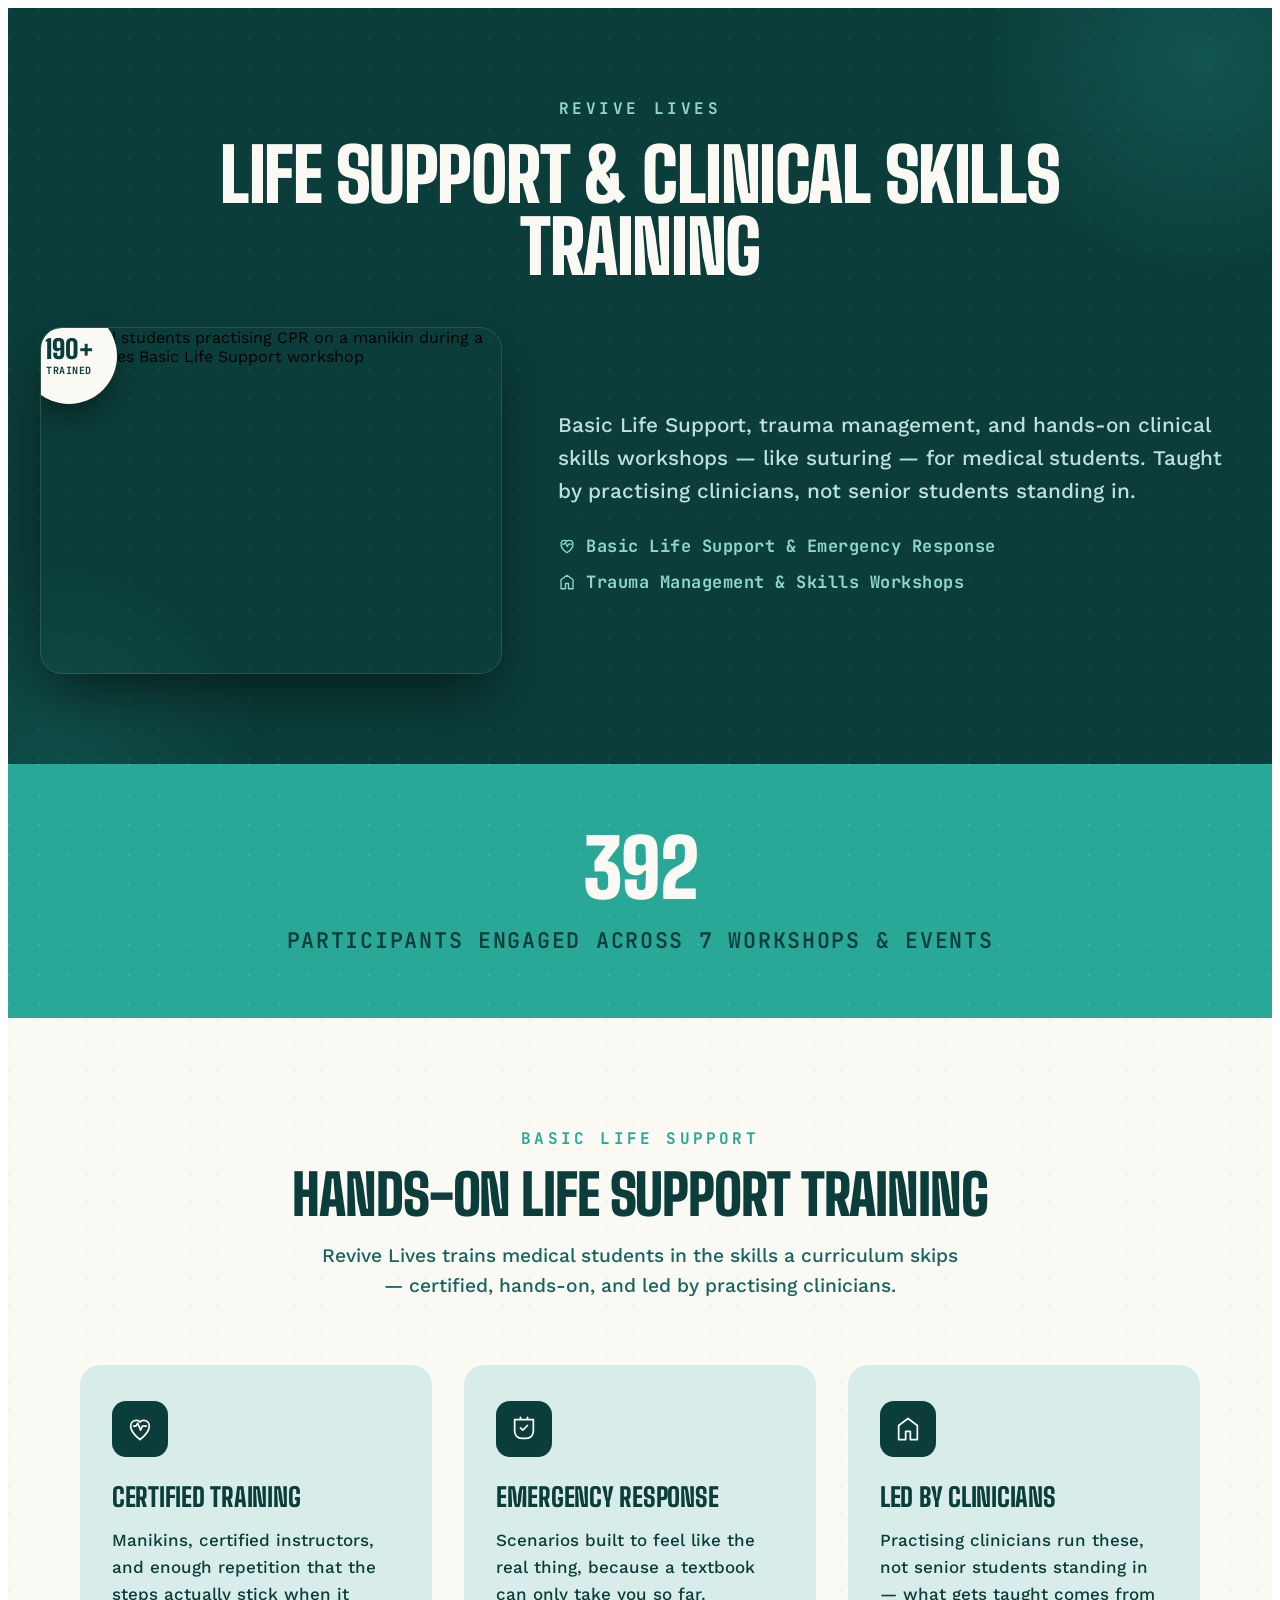
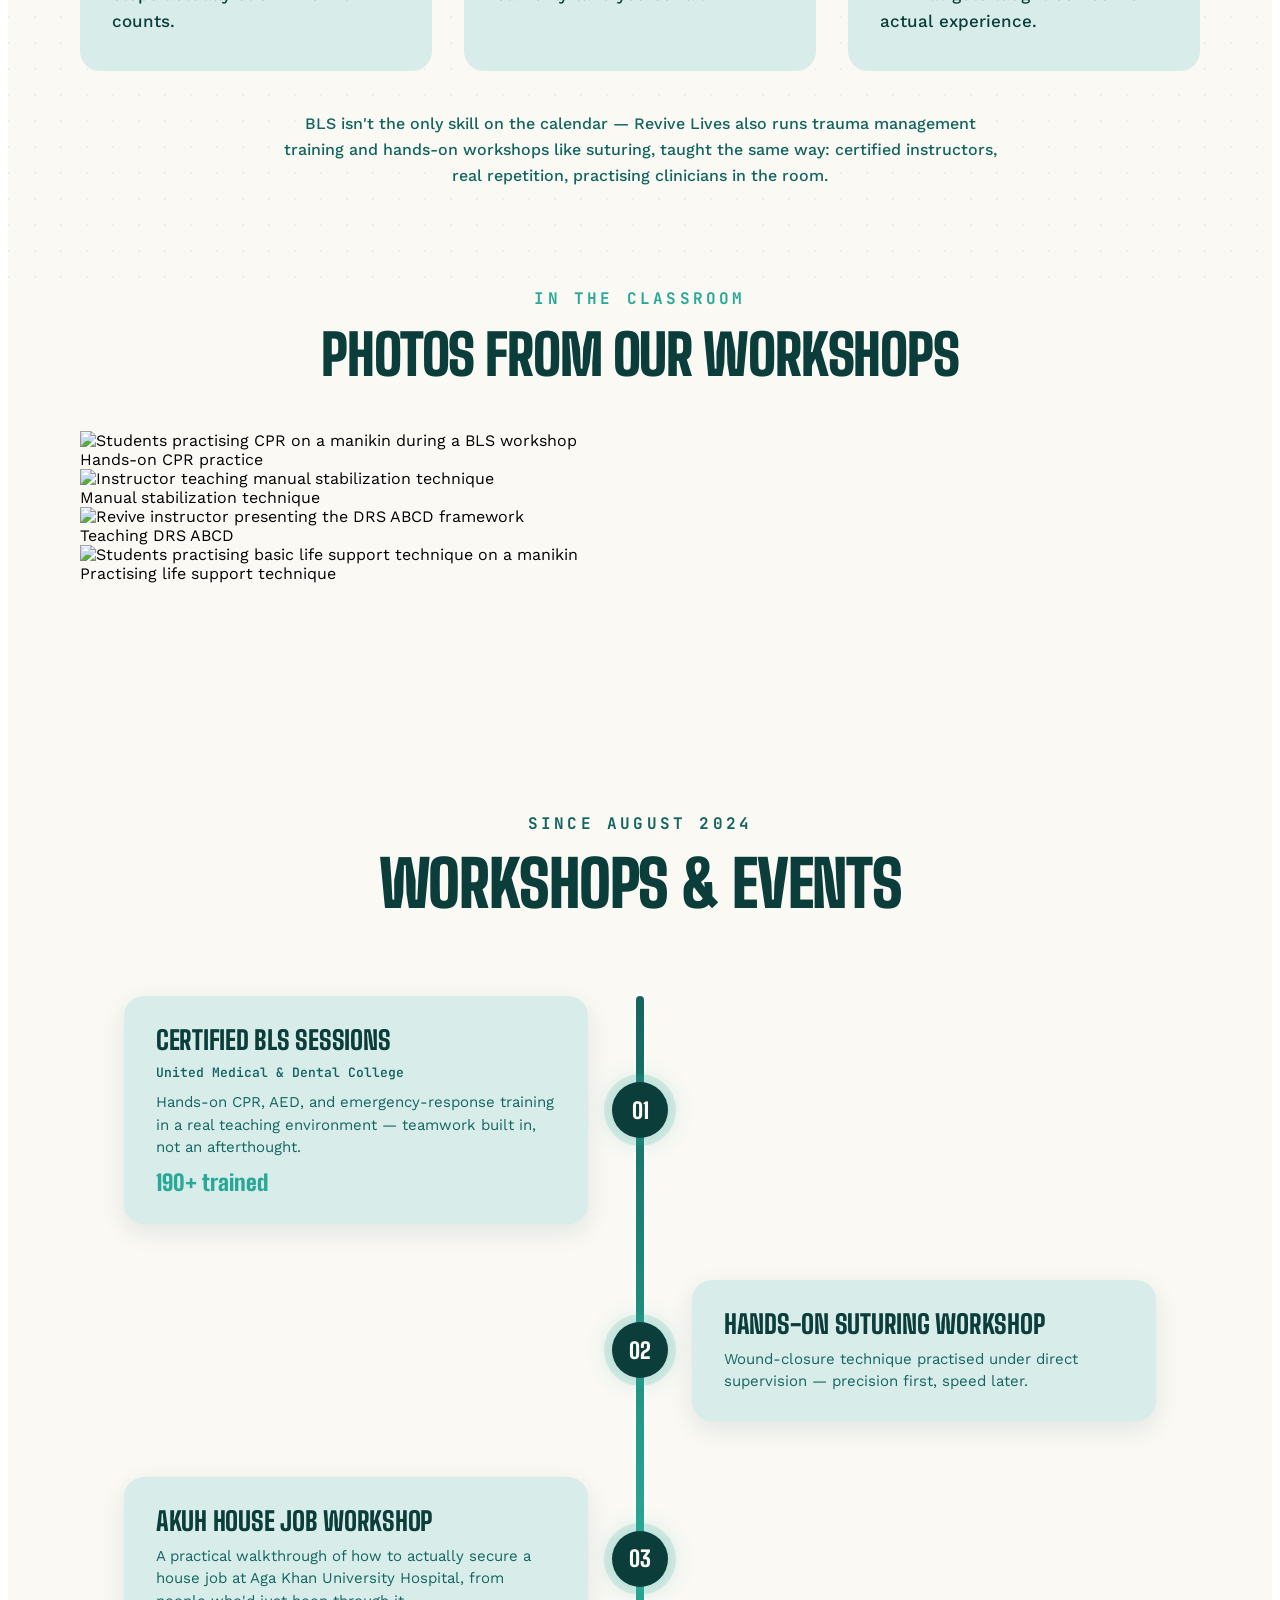
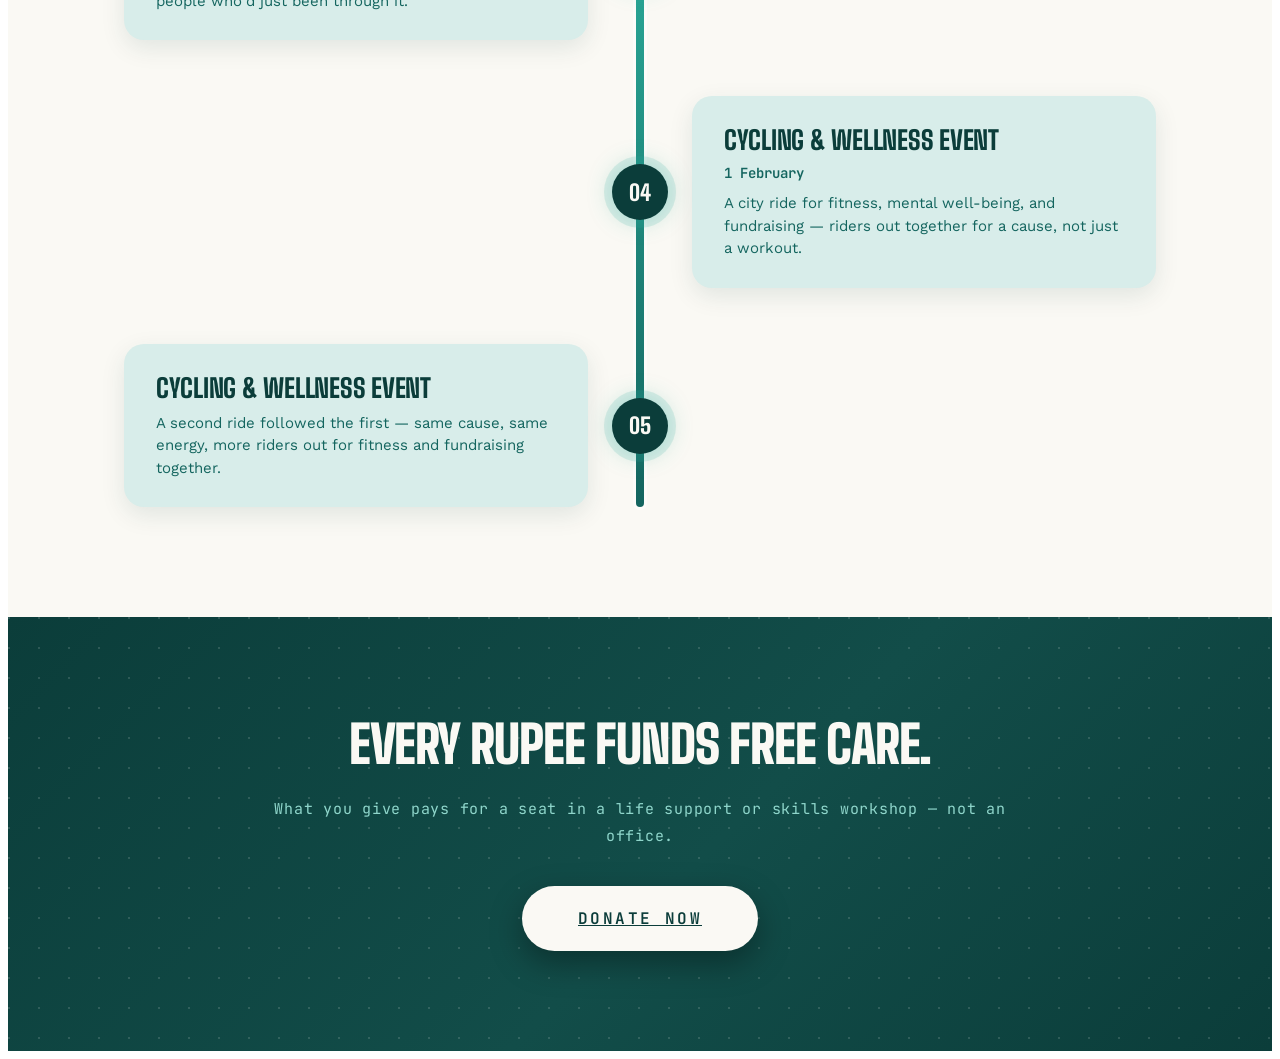
==== commit 0b5c82a5: "Add Workshops & Events tree to Lives and Research pages Lives gets a "Workshops & Events" timeline (" ====
--- a/Revive website/lives/index.html
+++ b/Revive website/lives/index.html
@@ -30,7 +30,7 @@
         <div data-reveal style="flex:1; min-width:260px; max-width:460px; aspect-ratio:4/3; border-radius:22px; overflow:hidden; flex-shrink:0; position:relative; box-shadow:0 24px 56px -10px rgba(0,0,0,0.55); border:1px solid rgba(250,249,244,0.12);">
           <img src="/images/lives/bls-3.jpg" alt="Medical students practising CPR on a manikin during a Revive Lives Basic Life Support workshop" style="width:100%; height:100%; object-fit:cover; display:block;">
           <div style="position:absolute; top:-20px; left:-20px; width:96px; height:96px; border-radius:50%; background:#FAF9F4; color:#0B3D3A; display:flex; flex-direction:column; align-items:center; justify-content:center; box-shadow:0 16px 32px -8px rgba(0,0,0,0.5); z-index:2; text-align:center;">
-            <div style="font-family:'Big Shoulders',sans-serif; font-weight:900; font-size:26px; line-height:1;">200+</div>
+            <div style="font-family:'Big Shoulders',sans-serif; font-weight:900; font-size:26px; line-height:1;">190+</div>
             <div style="font-family:'JetBrains Mono',monospace; font-weight:700; font-size:10px; letter-spacing:0.05em; text-transform:uppercase; margin-top:2px;">Trained</div>
           </div>
         </div>
@@ -46,6 +46,15 @@
           </div>
         </div>
       </div>
+    </div>
+  </section>
+
+  <!-- TOTAL IMPACT BANNER -->
+  <section class="pg-section" style="width:100%; background:#2AA897; padding-top:64px; padding-bottom:64px; box-sizing:border-box; position:relative; overflow:hidden;">
+    <div style="position:absolute; inset:0; background-image:radial-gradient(circle at 1px 1px, rgba(250,249,244,0.10) 1.5px, transparent 0); background-size:30px 30px; pointer-events:none;"></div>
+    <div style="max-width:1120px; margin:0 auto; text-align:center; position:relative; z-index:1;">
+      <div data-countup="392" style="font-family:'Big Shoulders',sans-serif; font-weight:900; color:#FAF9F4; font-size:clamp(2.6rem,9vw,5rem); line-height:1; letter-spacing:-0.02em;">392</div>
+      <div style="font-family:'JetBrains Mono',monospace; font-weight:600; color:#0B3D3A; font-size:clamp(1rem,2.6vw,1.35rem); letter-spacing:0.08em; text-transform:uppercase; margin-top:18px;">Participants engaged across 7 workshops &amp; events</div>
     </div>
   </section>
 
@@ -120,6 +129,78 @@
     </div>
   </section>
 
+  <!-- WORKSHOPS & EVENTS TIMELINE -->
+  <section id="workshops-timeline" class="pg-section" style="width:100%; background:#FAF9F4; padding-top:130px; padding-bottom:110px; box-sizing:border-box; position:relative; overflow:hidden;">
+    <div style="max-width:1120px; margin:0 auto; position:relative; z-index:1;">
+      <div style="text-align:center; margin-bottom:80px;">
+        <div style="font-family:'JetBrains Mono',monospace; font-weight:700; color:#14655F; font-size:16px; letter-spacing:0.2em; text-transform:uppercase; margin-bottom:18px;">Since August 2024</div>
+        <h2 style="font-family:'Big Shoulders',sans-serif; font-weight:900; color:#0B3D3A; font-size:clamp(2.2rem,7.5vw,4rem); line-height:1; letter-spacing:-0.02em; text-transform:uppercase; margin:0;">Workshops &amp; Events</h2>
+      </div>
+
+      <div class="vertical-track" style="position:relative;">
+        <div class="vt-spine" style="position:absolute; top:0; left:50%; bottom:0; width:8px; transform:translateX(-50%); z-index:0; border-radius:8px; background:linear-gradient(180deg, #14655F 0%, #2AA897 50%, #14655F 100%); box-shadow:0 0 0 3px rgba(255,255,255,0.5);"></div>
+
+        <div class="vt-row" data-vt-side="left" style="position:relative; display:flex; align-items:center; gap:24px; margin-bottom:56px;">
+          <div class="vt-align-right" style="flex:1; text-align:right;">
+            <div data-reveal class="vt-card" style="display:inline-block; position:relative; background:#D8EDEA; border-radius:20px; padding:28px 32px; max-width:400px; box-shadow:0 8px 24px rgba(11,61,58,0.10); text-align:left;">
+              <h3 style="font-family:'Big Shoulders',sans-serif; font-weight:800; color:#0B3D3A; font-size:26px; text-transform:uppercase; letter-spacing:-0.01em; margin:0 0 8px;">Certified BLS Sessions</h3>
+              <div style="font-family:'JetBrains Mono',monospace; font-weight:600; color:#14655F; font-size:13px; margin-bottom:10px;">United Medical &amp; Dental College</div>
+              <p style="font-family:'Work Sans',sans-serif; color:#14655F; font-size:15px; line-height:1.5; margin:0 0 10px;">Hands-on CPR, AED, and emergency-response training in a real teaching environment &mdash; teamwork built in, not an afterthought.</p>
+              <div style="font-family:'Big Shoulders',sans-serif; font-weight:900; color:#2AA897; font-size:22px;">190+ trained</div>
+            </div>
+          </div>
+          <div style="width:56px; height:56px; border-radius:50%; background:#0B3D3A; color:#FAF9F4; display:flex; align-items:center; justify-content:center; font-family:'Big Shoulders',sans-serif; font-weight:800; font-size:22px; flex-shrink:0; z-index:1; box-shadow:0 0 0 8px rgba(42,168,151,0.15), 0 0 24px rgba(42,168,151,0.35);">01</div>
+          <div class="vt-spacer" style="flex:1;"></div>
+        </div>
+
+        <div class="vt-row" data-vt-side="right" style="position:relative; display:flex; align-items:center; gap:24px; margin-bottom:56px;">
+          <div class="vt-spacer" style="flex:1;"></div>
+          <div style="width:56px; height:56px; border-radius:50%; background:#0B3D3A; color:#FAF9F4; display:flex; align-items:center; justify-content:center; font-family:'Big Shoulders',sans-serif; font-weight:800; font-size:22px; flex-shrink:0; z-index:1; box-shadow:0 0 0 8px rgba(42,168,151,0.15), 0 0 24px rgba(42,168,151,0.35);">02</div>
+          <div style="flex:1;">
+            <div data-reveal class="vt-card" style="display:inline-block; position:relative; background:#D8EDEA; border-radius:20px; padding:28px 32px; max-width:400px; box-shadow:0 8px 24px rgba(11,61,58,0.10); text-align:left;">
+              <h3 style="font-family:'Big Shoulders',sans-serif; font-weight:800; color:#0B3D3A; font-size:26px; text-transform:uppercase; letter-spacing:-0.01em; margin:0 0 8px;">Hands-On Suturing Workshop</h3>
+              <p style="font-family:'Work Sans',sans-serif; color:#14655F; font-size:15px; line-height:1.5; margin:0;">Wound-closure technique practised under direct supervision &mdash; precision first, speed later.</p>
+            </div>
+          </div>
+        </div>
+
+        <div class="vt-row" data-vt-side="left" style="position:relative; display:flex; align-items:center; gap:24px; margin-bottom:56px;">
+          <div class="vt-align-right" style="flex:1; text-align:right;">
+            <div data-reveal class="vt-card" style="display:inline-block; position:relative; background:#D8EDEA; border-radius:20px; padding:28px 32px; max-width:400px; box-shadow:0 8px 24px rgba(11,61,58,0.10); text-align:left;">
+              <h3 style="font-family:'Big Shoulders',sans-serif; font-weight:800; color:#0B3D3A; font-size:26px; text-transform:uppercase; letter-spacing:-0.01em; margin:0 0 8px;">AKUH House Job Workshop</h3>
+              <p style="font-family:'Work Sans',sans-serif; color:#14655F; font-size:15px; line-height:1.5; margin:0;">A practical walkthrough of how to actually secure a house job at Aga Khan University Hospital, from people who'd just been through it.</p>
+            </div>
+          </div>
+          <div style="width:56px; height:56px; border-radius:50%; background:#0B3D3A; color:#FAF9F4; display:flex; align-items:center; justify-content:center; font-family:'Big Shoulders',sans-serif; font-weight:800; font-size:22px; flex-shrink:0; z-index:1; box-shadow:0 0 0 8px rgba(42,168,151,0.15), 0 0 24px rgba(42,168,151,0.35);">03</div>
+          <div class="vt-spacer" style="flex:1;"></div>
+        </div>
+
+        <div class="vt-row" data-vt-side="right" style="position:relative; display:flex; align-items:center; gap:24px; margin-bottom:56px;">
+          <div class="vt-spacer" style="flex:1;"></div>
+          <div style="width:56px; height:56px; border-radius:50%; background:#0B3D3A; color:#FAF9F4; display:flex; align-items:center; justify-content:center; font-family:'Big Shoulders',sans-serif; font-weight:800; font-size:22px; flex-shrink:0; z-index:1; box-shadow:0 0 0 8px rgba(42,168,151,0.15), 0 0 24px rgba(42,168,151,0.35);">04</div>
+          <div style="flex:1;">
+            <div data-reveal class="vt-card" style="display:inline-block; position:relative; background:#D8EDEA; border-radius:20px; padding:28px 32px; max-width:400px; box-shadow:0 8px 24px rgba(11,61,58,0.10); text-align:left;">
+              <h3 style="font-family:'Big Shoulders',sans-serif; font-weight:800; color:#0B3D3A; font-size:26px; text-transform:uppercase; letter-spacing:-0.01em; margin:0 0 8px;">Cycling &amp; Wellness Event</h3>
+              <div style="font-family:'JetBrains Mono',monospace; font-weight:600; color:#14655F; font-size:14px; margin-bottom:10px;">1 February</div>
+              <p style="font-family:'Work Sans',sans-serif; color:#14655F; font-size:15px; line-height:1.5; margin:0;">A city ride for fitness, mental well-being, and fundraising &mdash; riders out together for a cause, not just a workout.</p>
+            </div>
+          </div>
+        </div>
+
+        <div class="vt-row" data-vt-side="left" style="position:relative; display:flex; align-items:center; gap:24px;">
+          <div class="vt-align-right" style="flex:1; text-align:right;">
+            <div data-reveal class="vt-card" style="display:inline-block; position:relative; background:#D8EDEA; border-radius:20px; padding:28px 32px; max-width:400px; box-shadow:0 8px 24px rgba(11,61,58,0.10); text-align:left;">
+              <h3 style="font-family:'Big Shoulders',sans-serif; font-weight:800; color:#0B3D3A; font-size:26px; text-transform:uppercase; letter-spacing:-0.01em; margin:0 0 8px;">Cycling &amp; Wellness Event</h3>
+              <p style="font-family:'Work Sans',sans-serif; color:#14655F; font-size:15px; line-height:1.5; margin:0;">A second ride followed the first &mdash; same cause, same energy, more riders out for fitness and fundraising together.</p>
+            </div>
+          </div>
+          <div style="width:56px; height:56px; border-radius:50%; background:#0B3D3A; color:#FAF9F4; display:flex; align-items:center; justify-content:center; font-family:'Big Shoulders',sans-serif; font-weight:800; font-size:22px; flex-shrink:0; z-index:1; box-shadow:0 0 0 8px rgba(42,168,151,0.15), 0 0 24px rgba(42,168,151,0.35);">05</div>
+          <div class="vt-spacer" style="flex:1;"></div>
+        </div>
+      </div>
+    </div>
+  </section>
+
   <!-- DONATE STRIP -->
   <section class="pg-section" style="width:100%; background:linear-gradient(135deg, #0B3D3A 0%, #124d49 55%, #0B3D3A 100%); padding-top:100px; padding-bottom:100px; box-sizing:border-box; position:relative; overflow:hidden;">
     <div style="position:absolute; inset:0; background-image:radial-gradient(circle at 1px 1px, rgba(250,249,244,0.14) 1.5px, transparent 0); background-size:30px 30px; pointer-events:none;"></div>
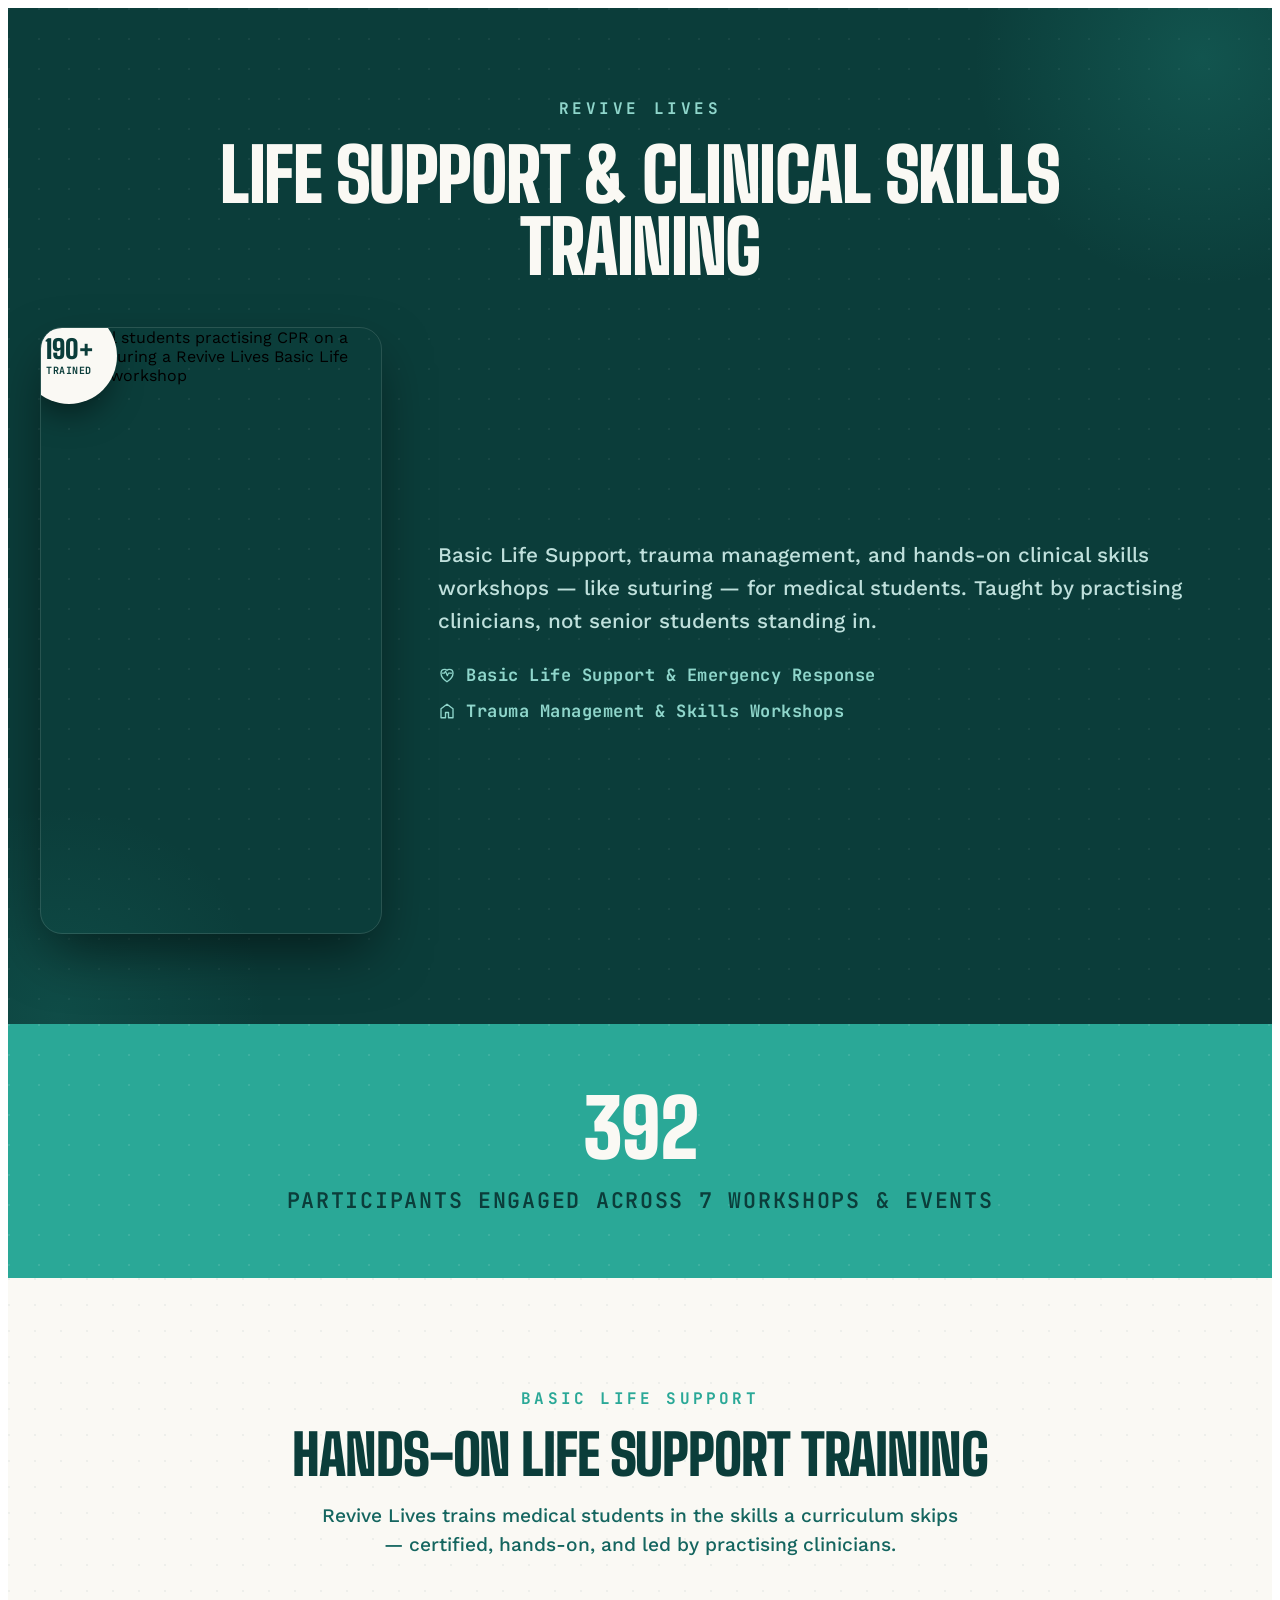
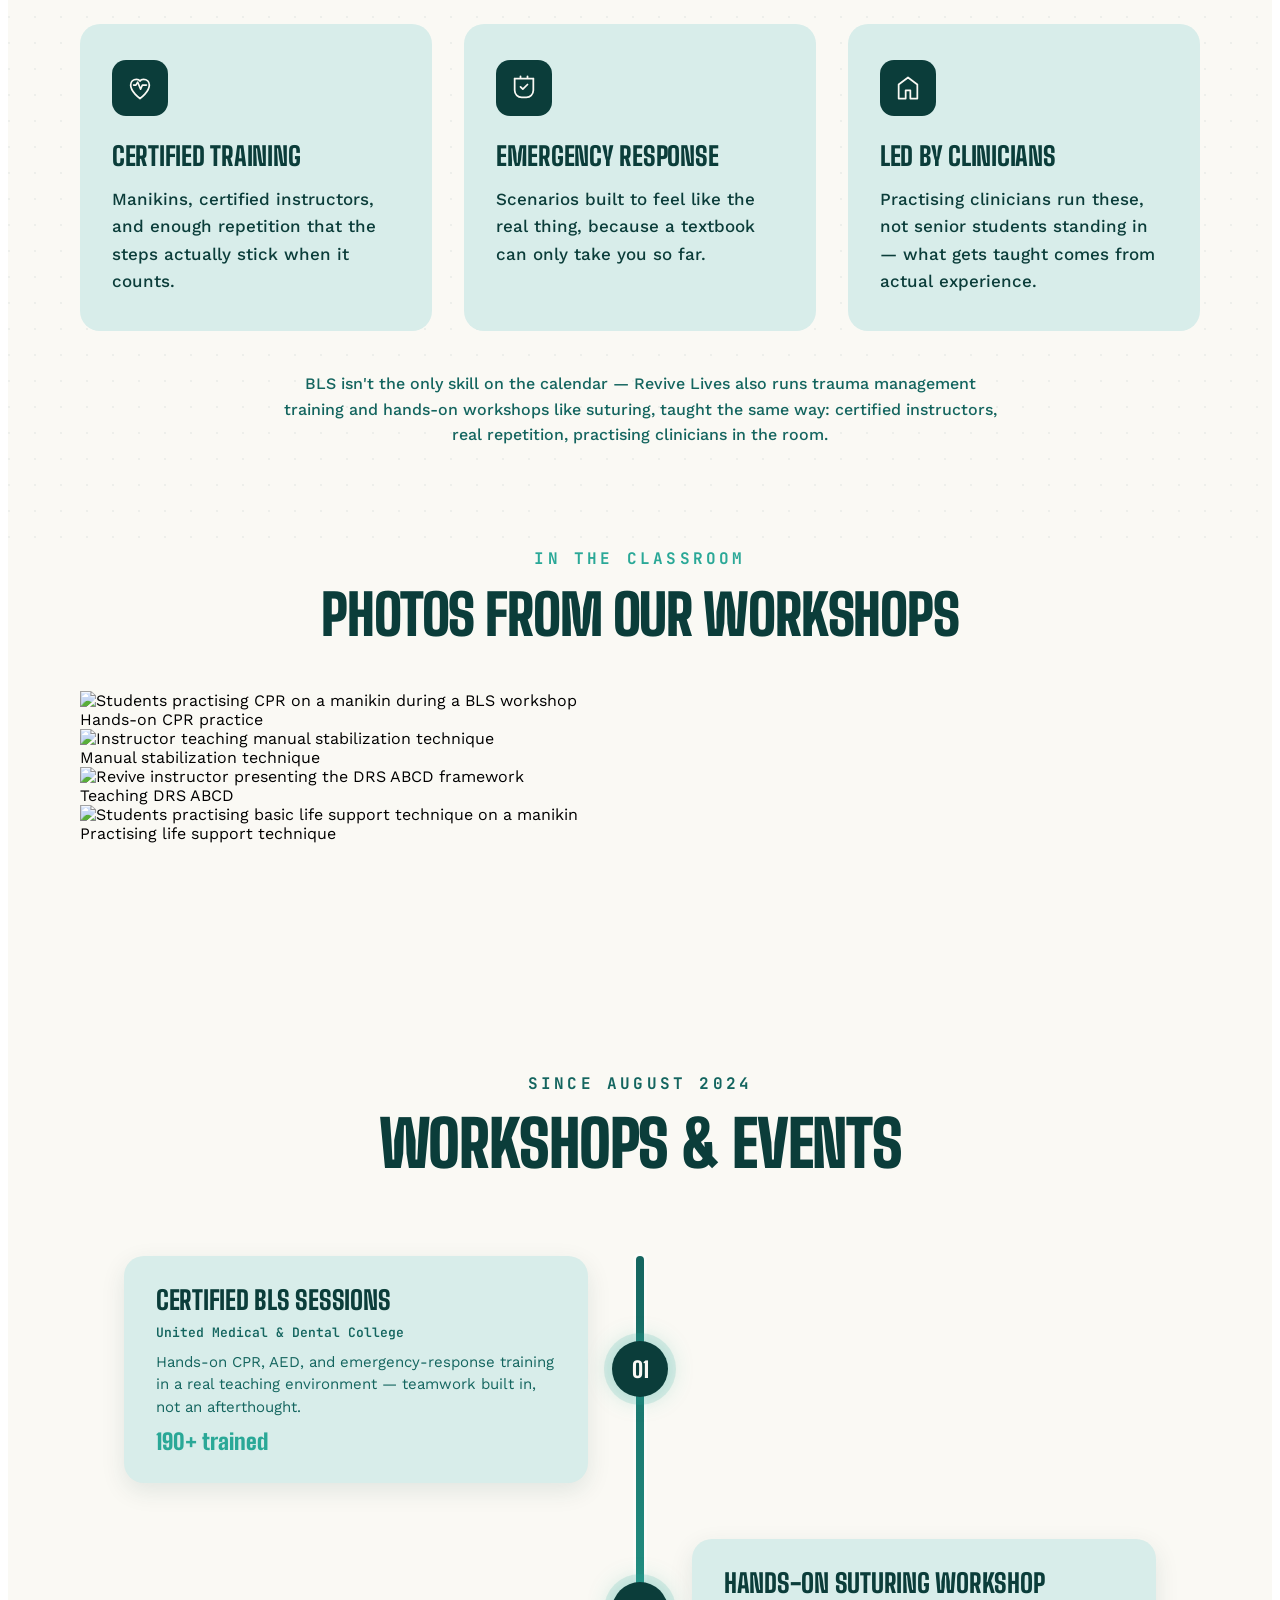
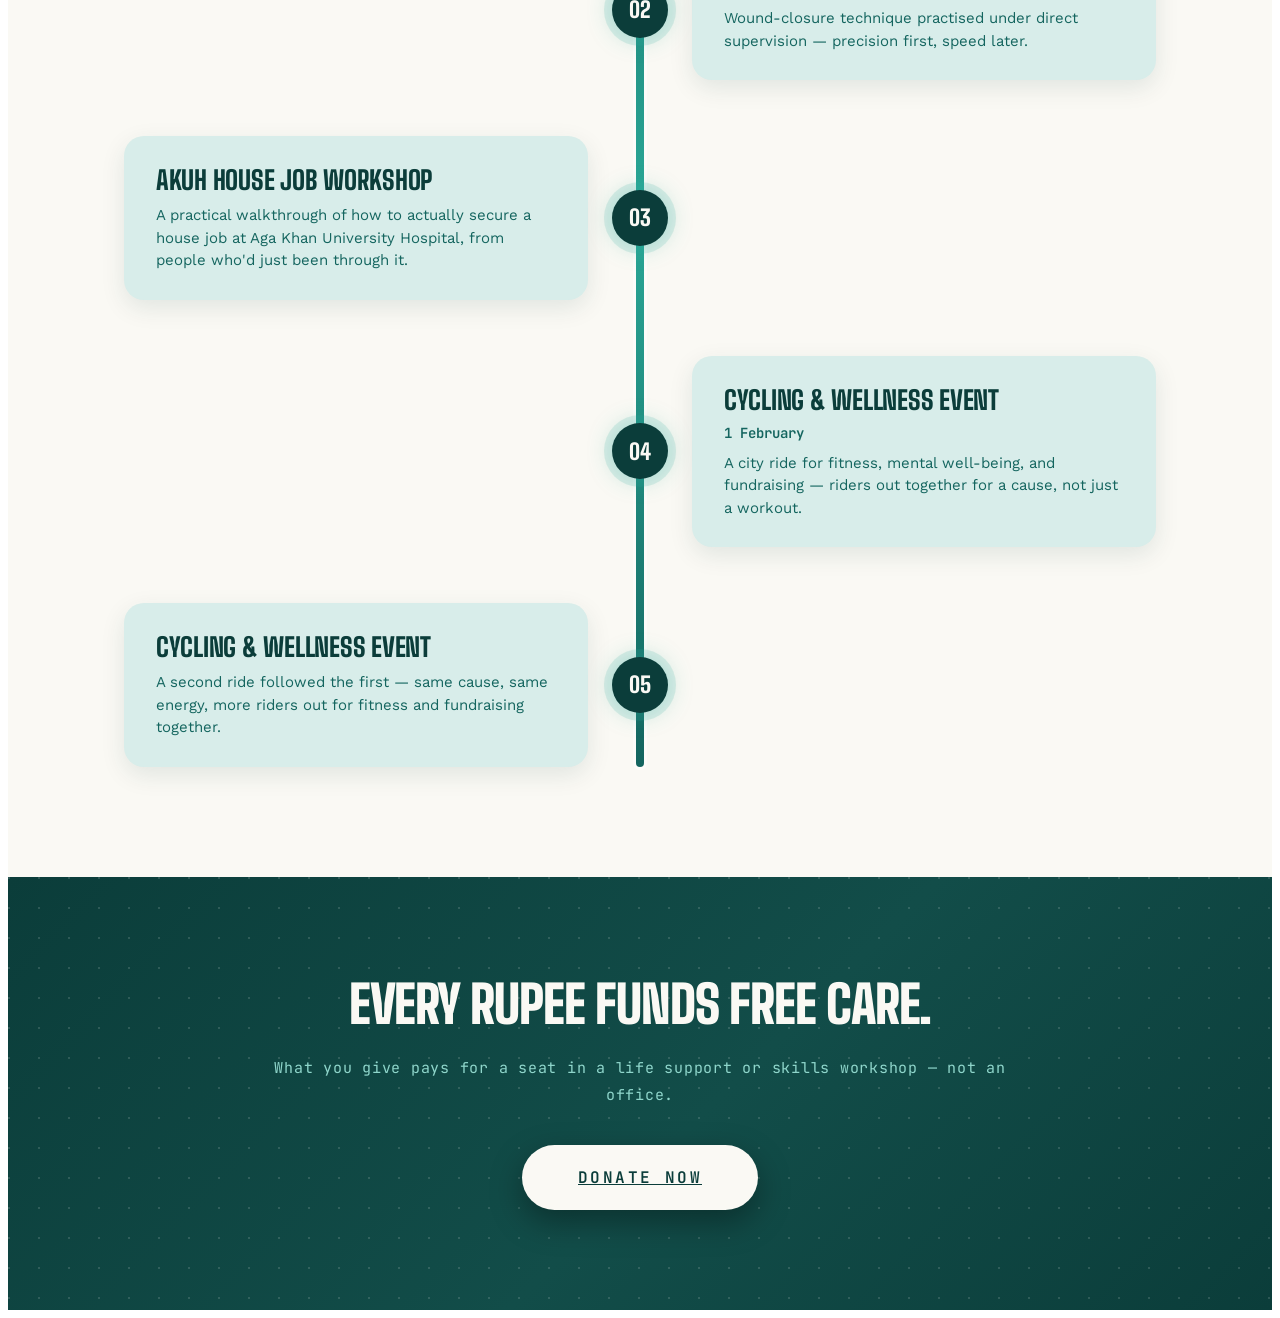
==== commit 675044b6: "Fix Lives hero photo being cropped down to a thin center slice bls-3.jpg is a tall portrait shot (72" ====
--- a/Revive website/lives/index.html
+++ b/Revive website/lives/index.html
@@ -27,7 +27,7 @@
       <div data-reveal style="font-family:'JetBrains Mono',monospace; font-weight:700; color:#8fd6cb; font-size:16px; letter-spacing:0.22em; text-transform:uppercase; margin-bottom:20px; text-align:center;">Revive Lives</div>
       <h1 data-reveal style="font-family:'Big Shoulders',sans-serif; font-weight:900; color:#FAF9F4; font-size:clamp(2.2rem,6.2vw,4.6rem); line-height:0.98; letter-spacing:-0.02em; text-transform:uppercase; margin:0 auto 44px; max-width:900px; text-align:center;">Life Support &amp; Clinical Skills Training</h1>
       <div style="display:flex; align-items:center; gap:56px; flex-wrap:wrap;">
-        <div data-reveal style="flex:1; min-width:260px; max-width:460px; aspect-ratio:4/3; border-radius:22px; overflow:hidden; flex-shrink:0; position:relative; box-shadow:0 24px 56px -10px rgba(0,0,0,0.55); border:1px solid rgba(250,249,244,0.12);">
+        <div data-reveal style="flex:1; min-width:220px; max-width:340px; aspect-ratio:9/16; border-radius:22px; overflow:hidden; flex-shrink:0; position:relative; box-shadow:0 24px 56px -10px rgba(0,0,0,0.55); border:1px solid rgba(250,249,244,0.12);">
           <img src="/images/lives/bls-3.jpg" alt="Medical students practising CPR on a manikin during a Revive Lives Basic Life Support workshop" style="width:100%; height:100%; object-fit:cover; display:block;">
           <div style="position:absolute; top:-20px; left:-20px; width:96px; height:96px; border-radius:50%; background:#FAF9F4; color:#0B3D3A; display:flex; flex-direction:column; align-items:center; justify-content:center; box-shadow:0 16px 32px -8px rgba(0,0,0,0.5); z-index:2; text-align:center;">
             <div style="font-family:'Big Shoulders',sans-serif; font-weight:900; font-size:26px; line-height:1;">190+</div>
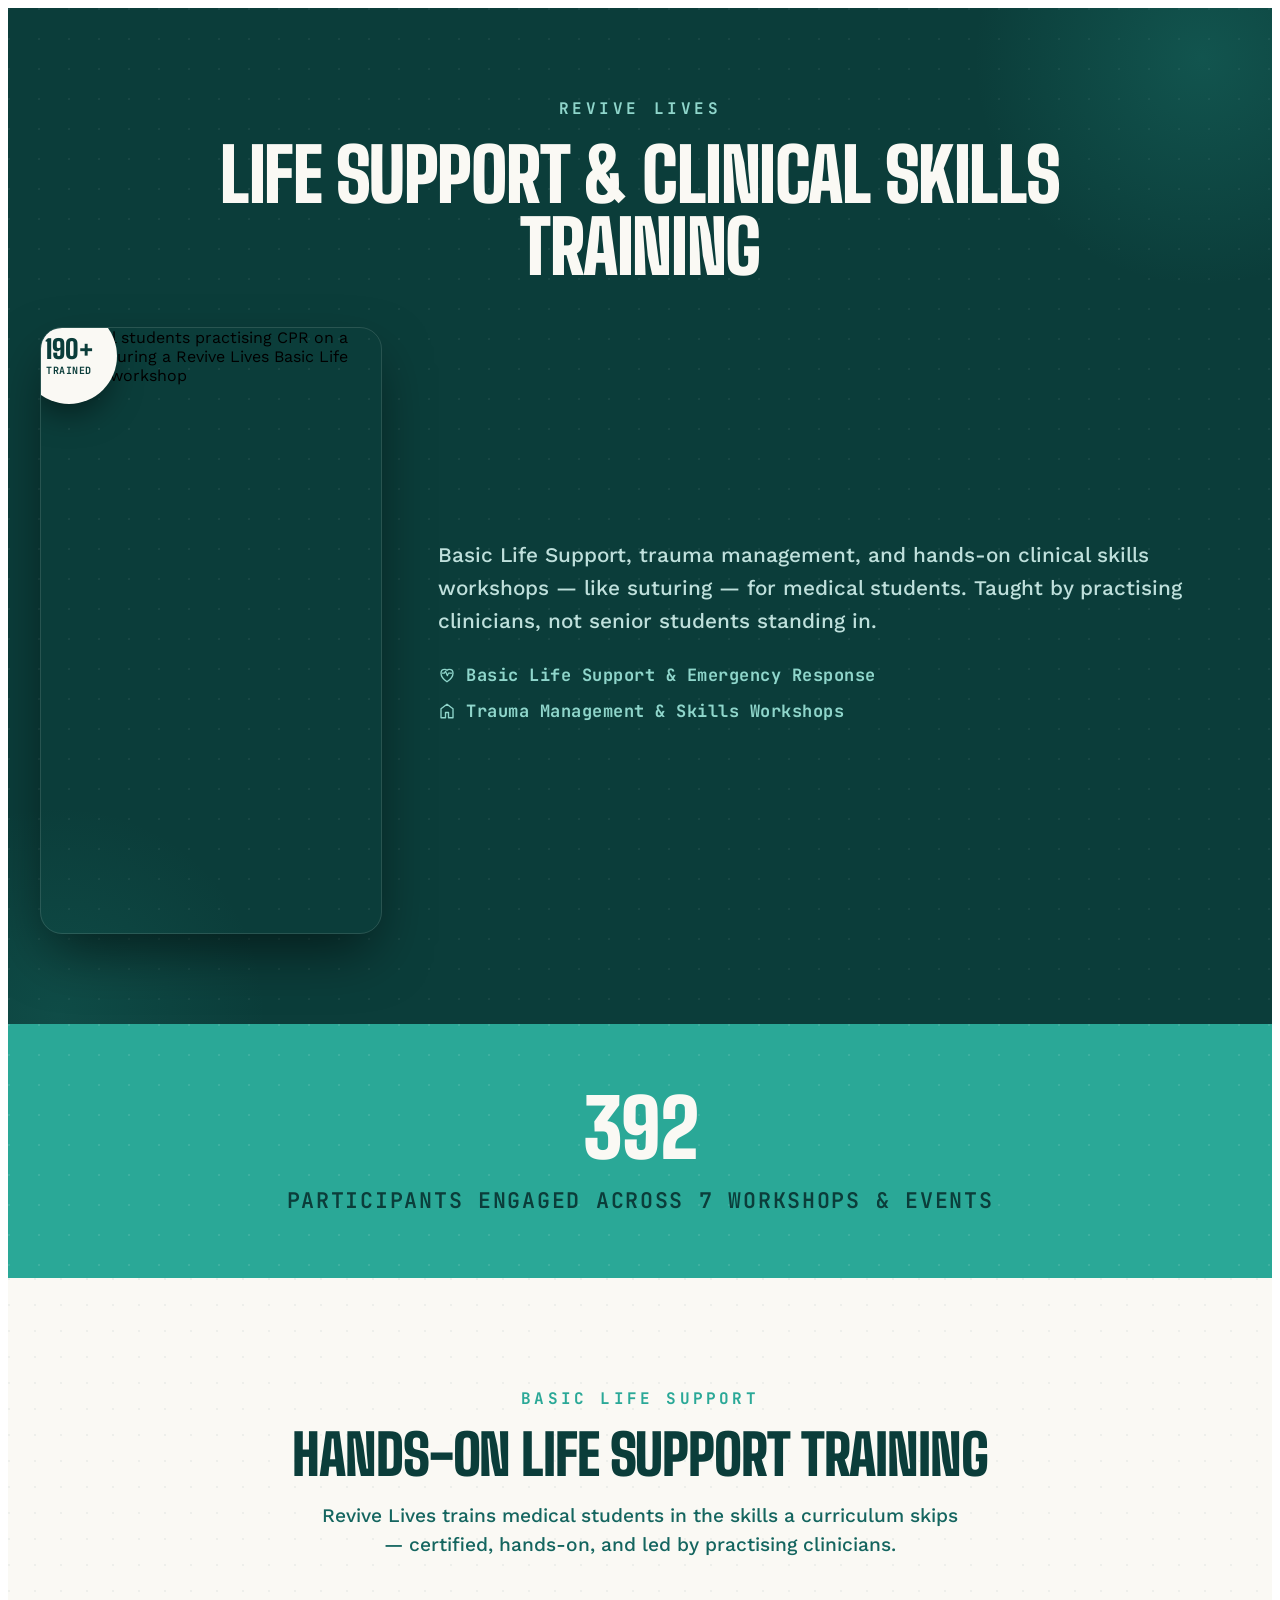
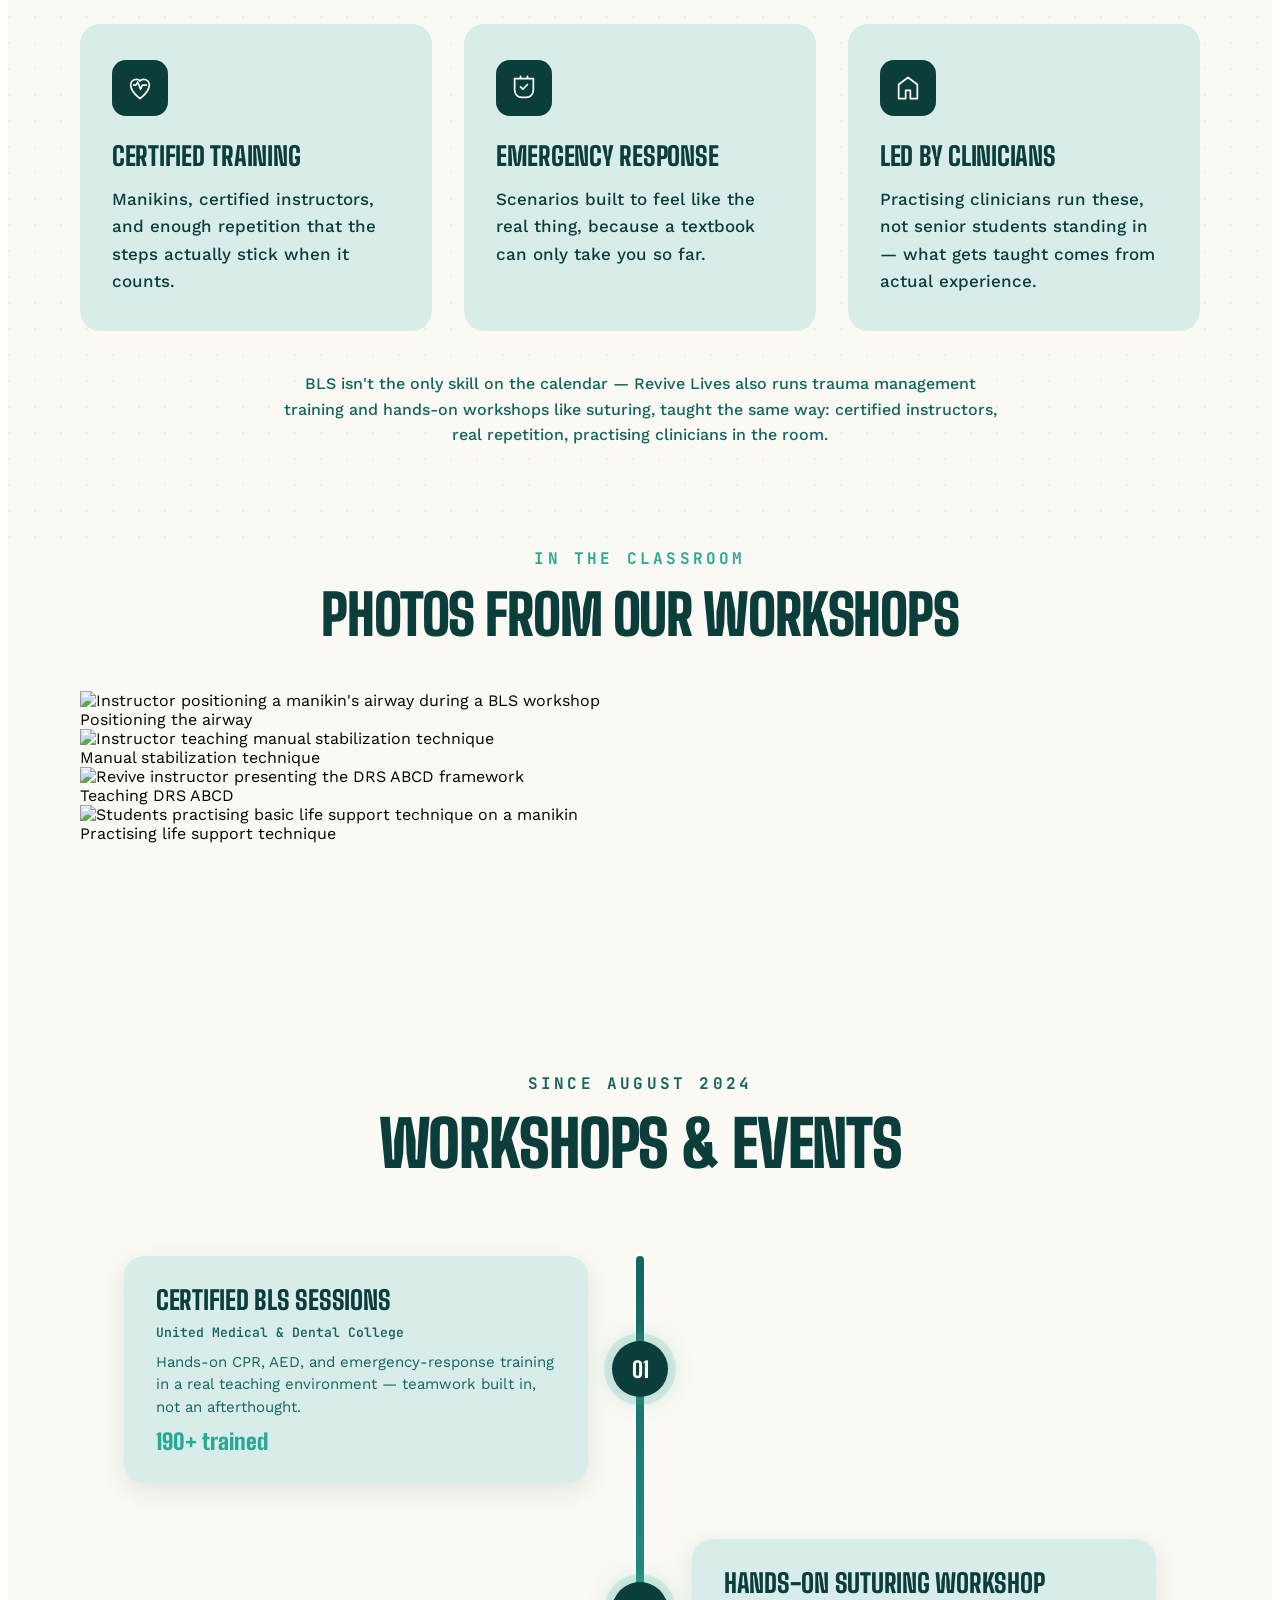
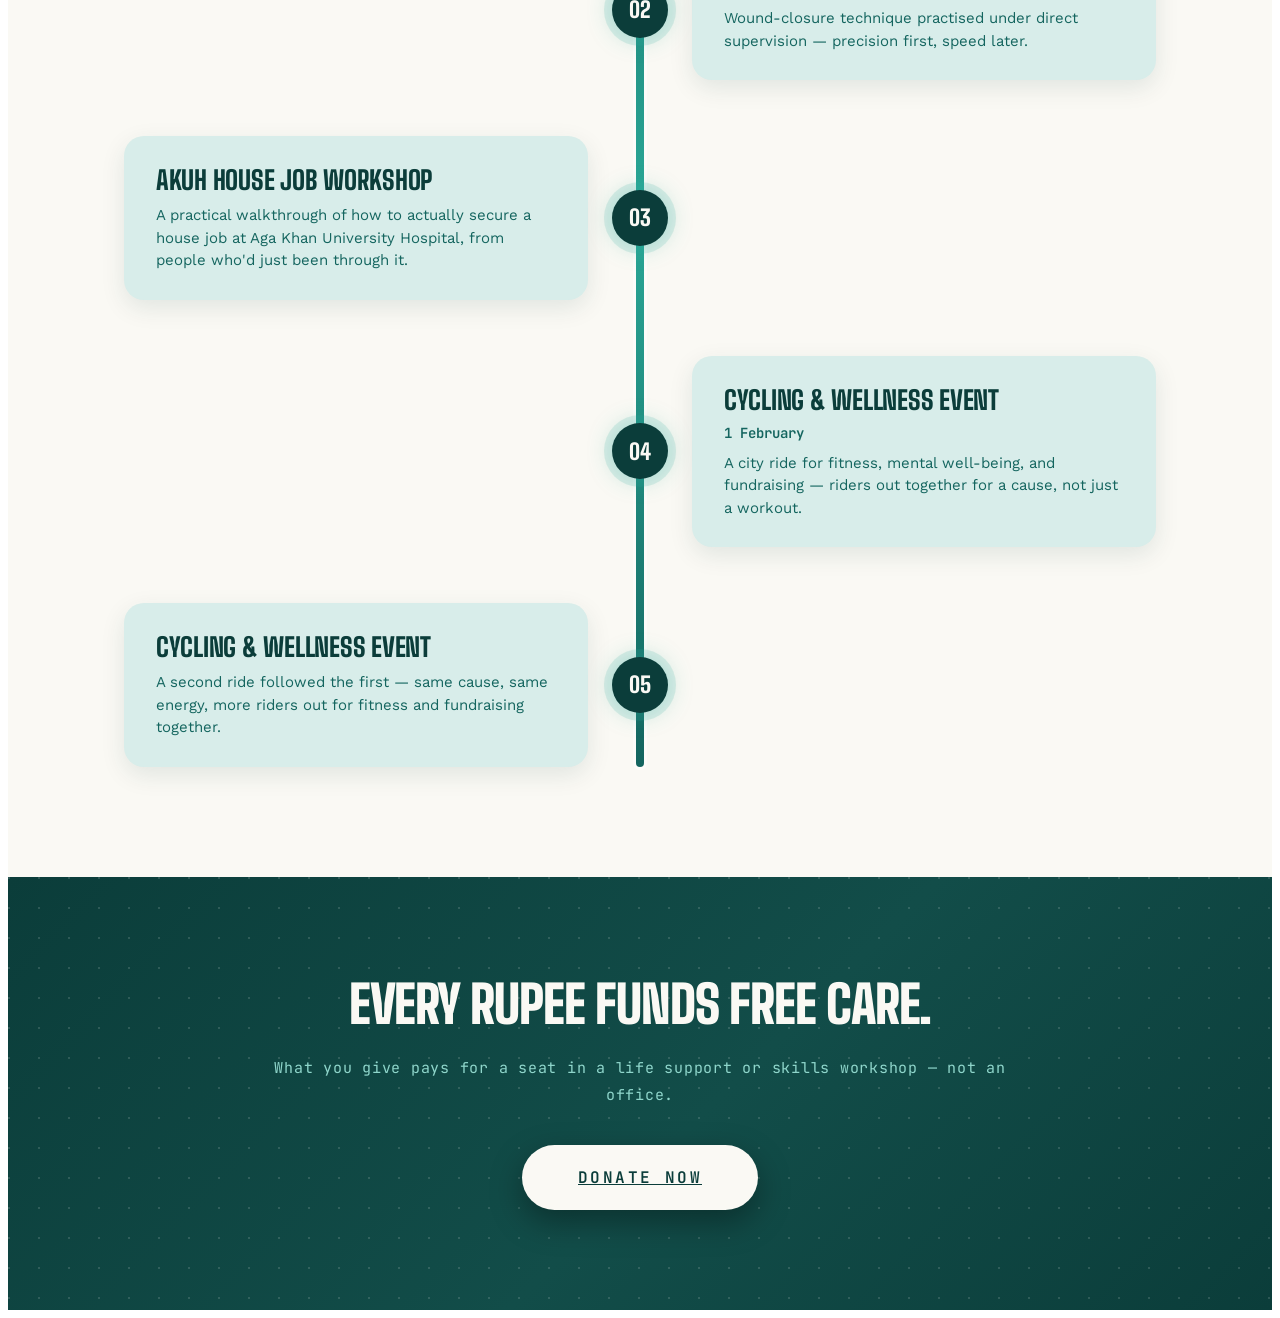
==== commit 9a24da98: "Swap Lives gallery hero photo for airway-positioning shot The old "Hands-on CPR practice" caption no" ====
--- a/Revive website/lives/index.html
+++ b/Revive website/lives/index.html
@@ -28,7 +28,7 @@
       <h1 data-reveal style="font-family:'Big Shoulders',sans-serif; font-weight:900; color:#FAF9F4; font-size:clamp(2.2rem,6.2vw,4.6rem); line-height:0.98; letter-spacing:-0.02em; text-transform:uppercase; margin:0 auto 44px; max-width:900px; text-align:center;">Life Support &amp; Clinical Skills Training</h1>
       <div style="display:flex; align-items:center; gap:56px; flex-wrap:wrap;">
         <div data-reveal style="flex:1; min-width:220px; max-width:340px; aspect-ratio:9/16; border-radius:22px; overflow:hidden; flex-shrink:0; position:relative; box-shadow:0 24px 56px -10px rgba(0,0,0,0.55); border:1px solid rgba(250,249,244,0.12);">
-          <img src="/images/lives/bls-3.jpg" alt="Medical students practising CPR on a manikin during a Revive Lives Basic Life Support workshop" style="width:100%; height:100%; object-fit:cover; display:block;">
+          <img src="/images/lives/bls-5.jpg" alt="Medical students practising CPR on a manikin during a Revive Lives Basic Life Support workshop" style="width:100%; height:100%; object-fit:cover; display:block;">
           <div style="position:absolute; top:-20px; left:-20px; width:96px; height:96px; border-radius:50%; background:#FAF9F4; color:#0B3D3A; display:flex; flex-direction:column; align-items:center; justify-content:center; box-shadow:0 16px 32px -8px rgba(0,0,0,0.5); z-index:2; text-align:center;">
             <div style="font-family:'Big Shoulders',sans-serif; font-weight:900; font-size:26px; line-height:1;">190+</div>
             <div style="font-family:'JetBrains Mono',monospace; font-weight:700; font-size:10px; letter-spacing:0.05em; text-transform:uppercase; margin-top:2px;">Trained</div>
@@ -110,8 +110,8 @@
 
       <div class="ph-gallery-grid">
         <div data-reveal data-reveal-group="lives-bls-gallery" class="ph-gallery-item ph-gallery-item--big">
-          <img src="/images/lives/bls-3.jpg" alt="Students practising CPR on a manikin during a BLS workshop" loading="lazy">
-          <div class="ph-gallery-caption">Hands-on CPR practice</div>
+          <img src="/images/lives/bls-6.jpg" alt="Instructor positioning a manikin's airway during a BLS workshop" loading="lazy">
+          <div class="ph-gallery-caption">Positioning the airway</div>
         </div>
         <div data-reveal data-reveal-group="lives-bls-gallery" class="ph-gallery-item ph-gallery-item--tr1">
           <img src="/images/lives/bls-1.jpg" alt="Instructor teaching manual stabilization technique" loading="lazy">
